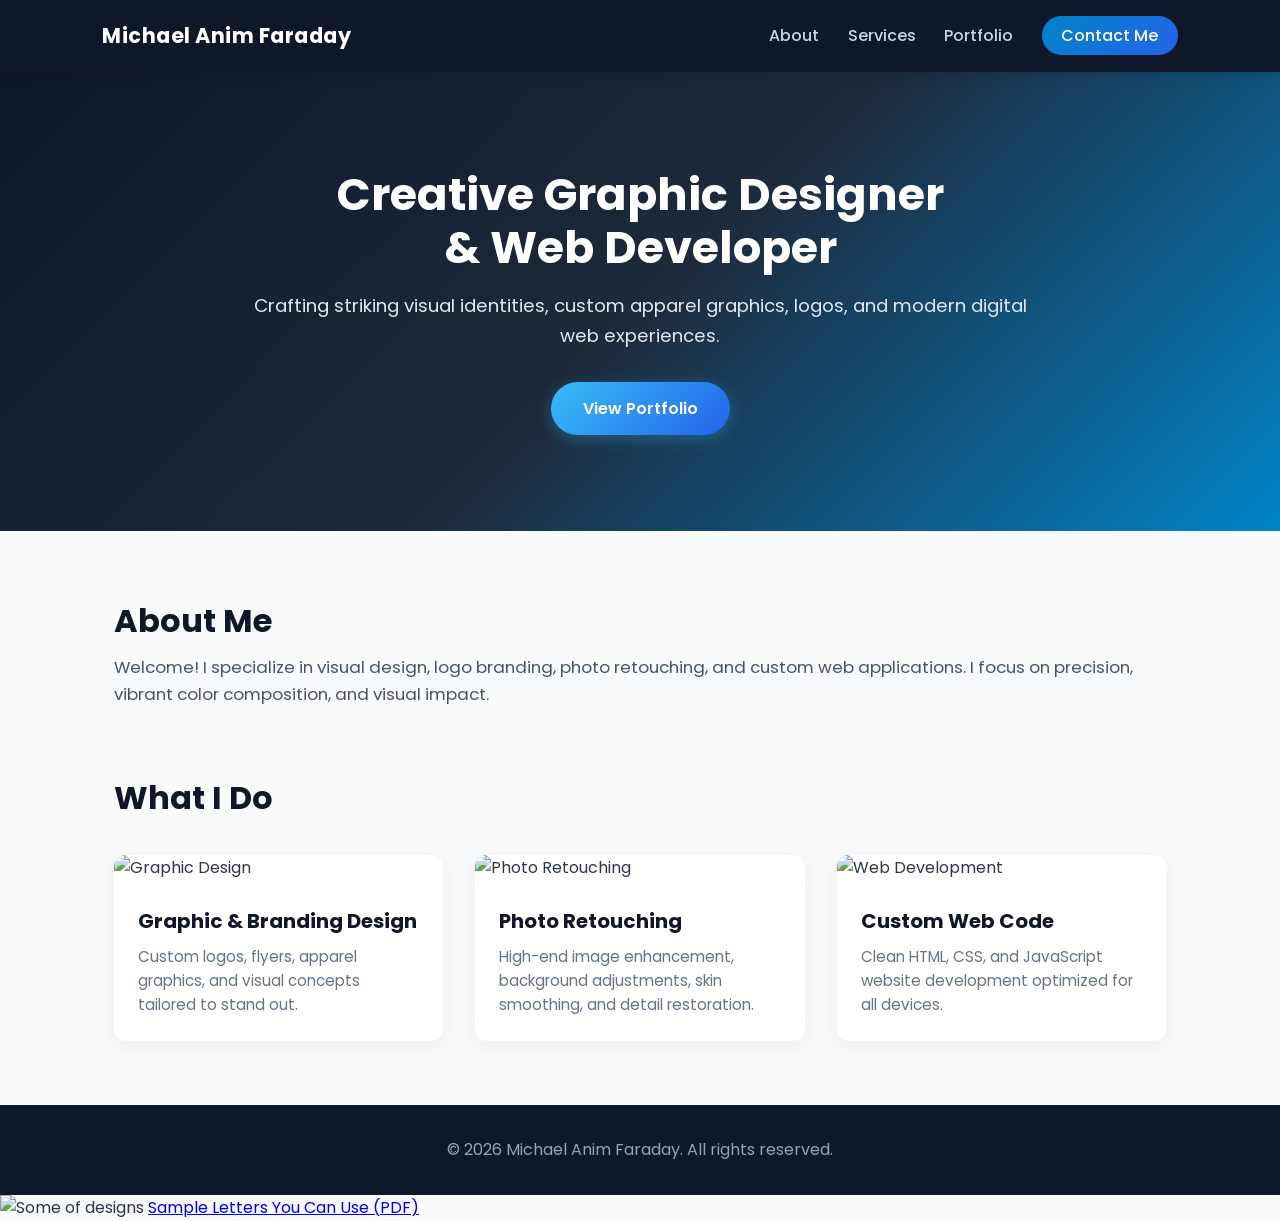
==== index.html @ 3df73da0 "Add images and docs" ====
<!DOCTYPE html>
<html lang="en">
<head>
    <meta charset="UTF-8">
    <meta name="viewport" content="width=device-width, initial-scale=1.0">
    <title>Michael Anim Faraday | Portfolio</title>
    <link rel="stylesheet" href="style.css">
    <link href="https://fonts.googleapis.com/css2?family=Poppins:wght@300;400;600;700&display=swap" rel="stylesheet">
</head>
<body>

    <!-- Navigation Header -->
    <nav class="navbar">
        <div class="logo">Michael Anim Faraday</div>
        <ul class="nav-links">
            <li><a href="#about">About</a></li>
            <li><a href="#services">Services</a></li>
            <li><a href="#portfolio">Portfolio</a></li>
            <li><a href="#contact" class="btn-nav">Contact Me</a></li>
        </ul>
    </nav>

    <!-- Hero Banner with Gradient -->
    <header class="hero">
        <div class="hero-content">
            <h1>Creative Graphic Designer <br>& Web Developer</h1>
            <p>Crafting striking visual identities, custom apparel graphics, logos, and modern digital web experiences.</p>
            <a href="#portfolio" class="btn-primary">View Portfolio</a>
        </div>
    </header>

    <main class="container">
        <!-- About Section -->
        <section id="about" class="section">
            <h2 class="section-title">About Me</h2>
            <p class="section-desc">Welcome! I specialize in visual design, logo branding, photo retouching, and custom web applications. I focus on precision, vibrant color composition, and visual impact.</p>
        </section>

        <!-- What I Do / Services Grid -->
        <section id="services" class="section">
            <h2 class="section-title">What I Do</h2>
            <div class="services-grid">
                <div class="card">
                    <img src="https://images.unsplash.com/photo-1626785774573-4b799315345d?auto=format&fit=crop&w=600&q=80" alt="Graphic Design" class="card-img">
                    <div class="card-body">
                        <h3>Graphic & Branding Design</h3>
                        <p>Custom logos, flyers, apparel graphics, and visual concepts tailored to stand out.</p>
                    </div>
                </div>

                <div class="card">
                    <img src="https://images.unsplash.com/photo-1542744094-3a3121699493?auto=format&fit=crop&w=600&q=80" alt="Photo Retouching" class="card-img">
                    <div class="card-body">
                        <h3>Photo Retouching</h3>
                        <p>High-end image enhancement, background adjustments, skin smoothing, and detail restoration.</p>
                    </div>
                </div>

                <div class="card">
                    <img src="https://images.unsplash.com/photo-1498050108023-c5249f4df085?auto=format&fit=crop&w=600&q=80" alt="Web Development" class="card-img">
                    <div class="card-body">
                        <h3>Custom Web Code</h3>
                        <p>Clean HTML, CSS, and JavaScript website development optimized for all devices.</p>
                    </div>
                </div>
            </div>
        </section>
    </main>

    <!-- Footer -->
    <footer>
        <p>&copy; 2026 Michael Anim Faraday. All rights reserved.</p>
    </footer>

    <script src="script.js"></script>
</body>
</html>
<img src="images/my-photo.jpg" alt="Some of designs" width="600">
<a href="docs/resume.pdf" target="_blank">Sample Letters You Can Use (PDF)</a>
---- style.css ----
/* Reset & Base Styles */
* {
    margin: 0;
    padding: 0;
    box-sizing: border-box;
}

body {
    font-family: 'Poppins', sans-serif;
    line-height: 1.6;
    color: #2d3748;
    background-color: #f8fafc;
}

/* Navbar */
.navbar {
    display: flex;
    justify-content: space-between;
    align-items: center;
    background: #0f172a;
    padding: 1.2rem 8%;
    position: sticky;
    top: 0;
    z-index: 1000;
    box-shadow: 0 4px 12px rgba(0, 0, 0, 0.1);
}

.logo {
    color: #ffffff;
    font-size: 1.3rem;
    font-weight: 700;
    letter-spacing: 0.5px;
}

.nav-links {
    list-style: none;
    display: flex;
    gap: 1.8rem;
    align-items: center;
}

.nav-links a {
    color: #cbd5e1;
    text-decoration: none;
    font-weight: 500;
    transition: color 0.3s ease;
}

.nav-links a:hover {
    color: #38bdf8;
}

.btn-nav {
    background: linear-gradient(135deg, #0284c7, #2563eb);
    padding: 0.5rem 1.2rem;
    border-radius: 20px;
    color: #ffffff !important;
    font-weight: 600;
}

/* Hero Section */
.hero {
    background: linear-gradient(135deg, #0f172a 0%, #1e293b 50%, #0284c7 100%);
    color: #ffffff;
    padding: 6rem 1.5rem;
    text-align: center;
}

.hero-content {
    max-width: 800px;
    margin: 0 auto;
}

.hero h1 {
    font-size: 2.8rem;
    font-weight: 700;
    margin-bottom: 1rem;
    line-height: 1.2;
}

.hero p {
    font-size: 1.15rem;
    color: #e2e8f0;
    margin-bottom: 2rem;
}

.btn-primary {
    display: inline-block;
    background: linear-gradient(135deg, #38bdf8, #2563eb);
    color: #ffffff;
    padding: 0.85rem 2rem;
    border-radius: 30px;
    text-decoration: none;
    font-weight: 600;
    box-shadow: 0 4px 15px rgba(56, 189, 248, 0.3);
    transition: transform 0.2s ease;
}

.btn-primary:hover {
    transform: translateY(-2px);
}

/* Main Container */
.container {
    max-width: 1100px;
    margin: 4rem auto;
    padding: 0 1.5rem;
}

.section {
    margin-bottom: 4rem;
}

.section-title {
    font-size: 2rem;
    color: #0f172a;
    margin-bottom: 0.5rem;
    position: relative;
}

.section-desc {
    font-size: 1.05rem;
    color: #475569;
}

/* Card Grid */
.services-grid {
    display: grid;
    grid-template-columns: repeat(auto-fit, minmax(300px, 1fr));
    gap: 2rem;
    margin-top: 2rem;
}

.card {
    background: #ffffff;
    border-radius: 12px;
    overflow: hidden;
    box-shadow: 0 4px 20px rgba(0, 0, 0, 0.06);
    transition: transform 0.3s ease, box-shadow 0.3s ease;
}

.card:hover {
    transform: translateY(-6px);
    box-shadow: 0 10px 25px rgba(0, 0, 0, 0.12);
}

.card-img {
    width: 100%;
    height: 200px;
    object-fit: cover;
}

.card-body {
    padding: 1.5rem;
}

.card-body h3 {
    color: #0f172a;
    font-size: 1.25rem;
    margin-bottom: 0.5rem;
}

.card-body p {
    color: #64748b;
    font-size: 0.95rem;
}

/* Footer */
footer {
    background: #0f172a;
    color: #94a3b8;
    text-align: center;
    padding: 2rem;
    margin-top: 4rem;
}
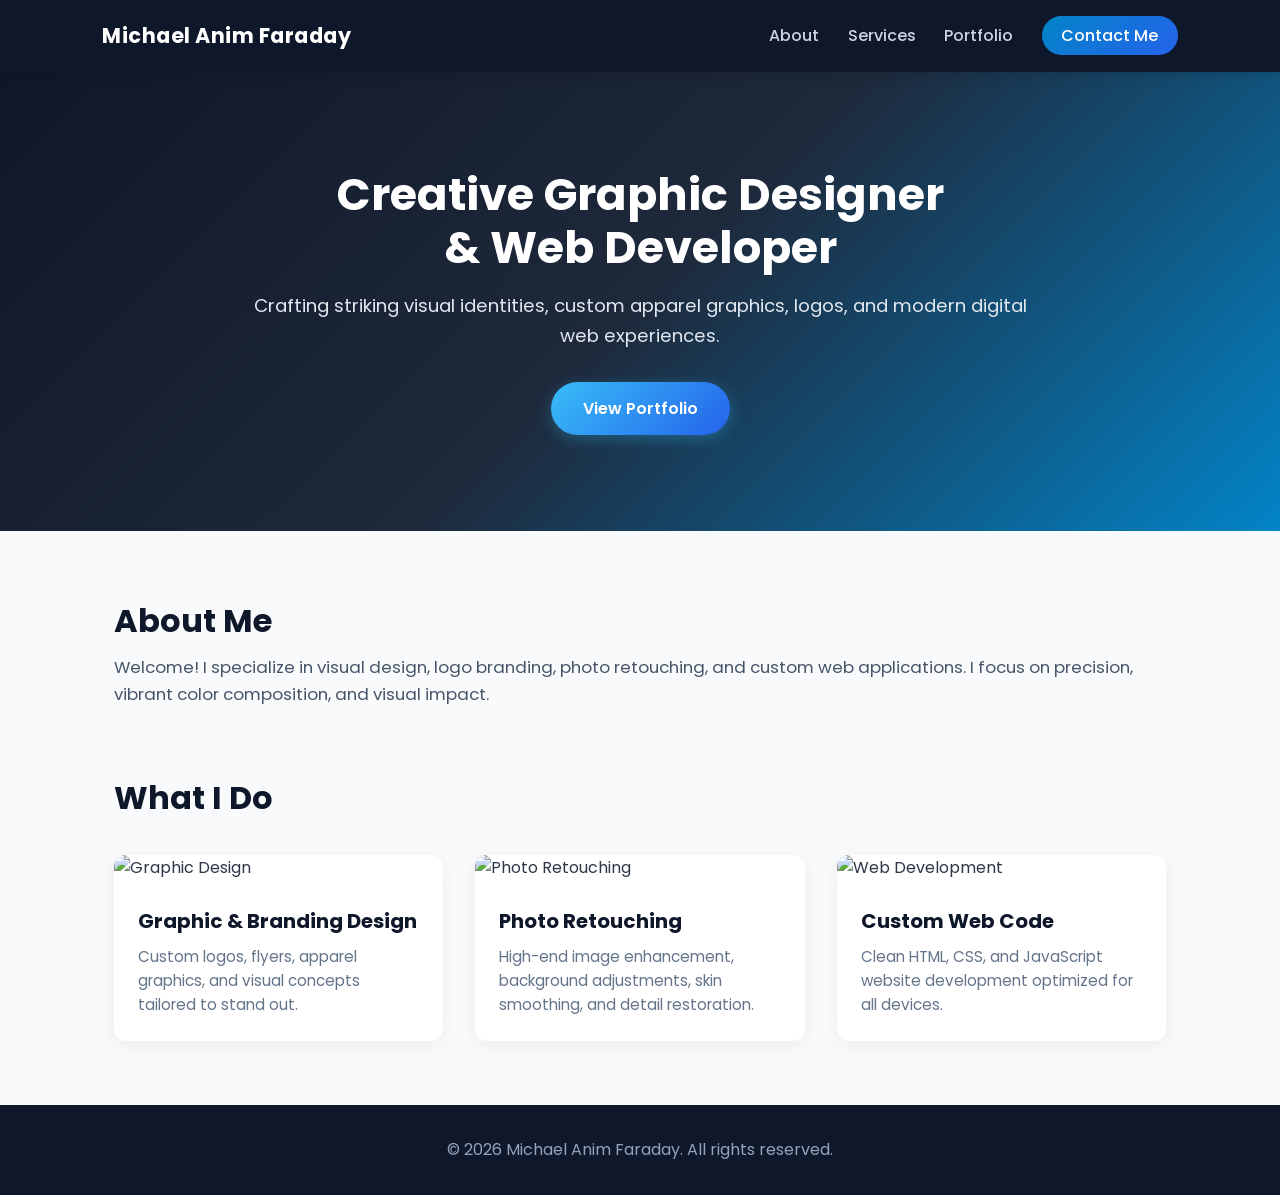
==== commit 3b993d4a: "Fix image path and HTML placement" ====
--- a/index.html
+++ b/index.html
@@ -75,5 +75,4 @@
     <script src="script.js"></script>
 </body>
 </html>
-<img src="images/my-photo.jpg" alt="Some of designs" width="600">
-<a href="docs/resume.pdf" target="_blank">Sample Letters You Can Use (PDF)</a>+<img src="image/your-file-name.jpg" alt="Some of designs" width="600"
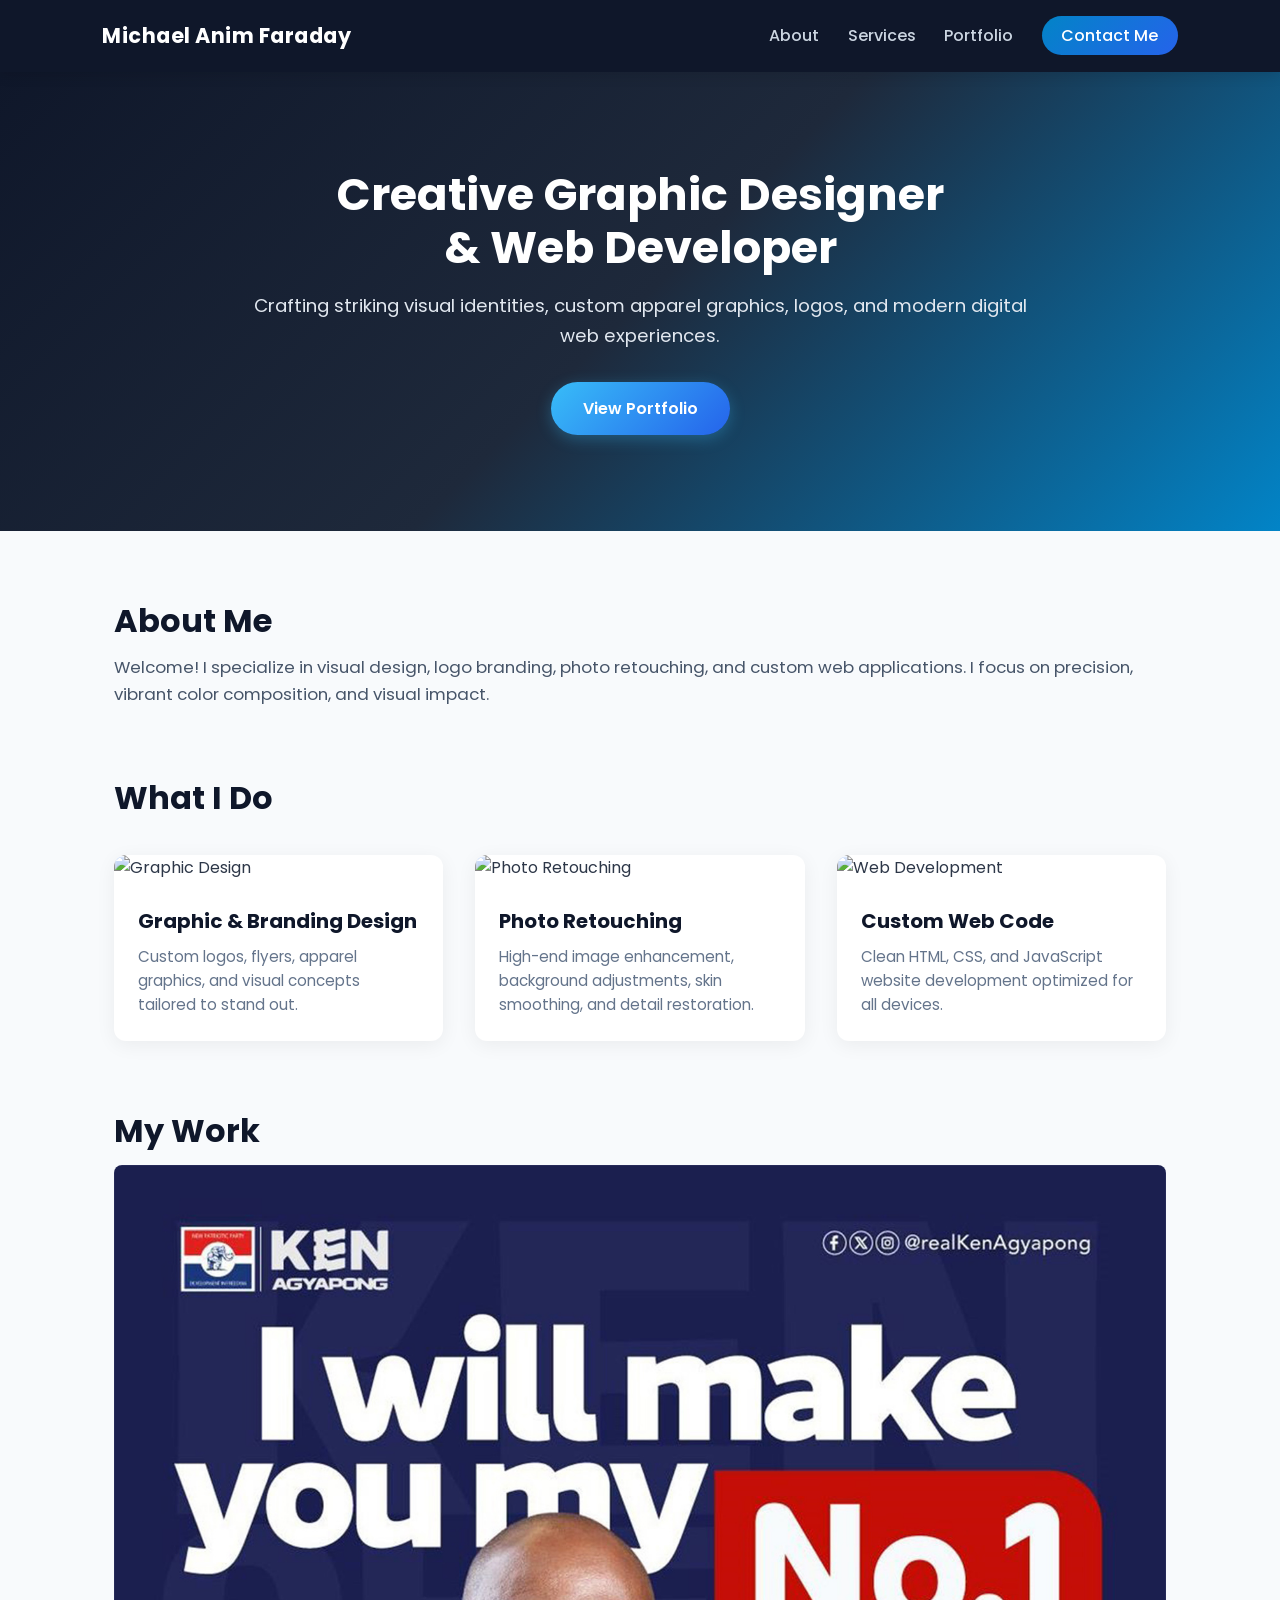
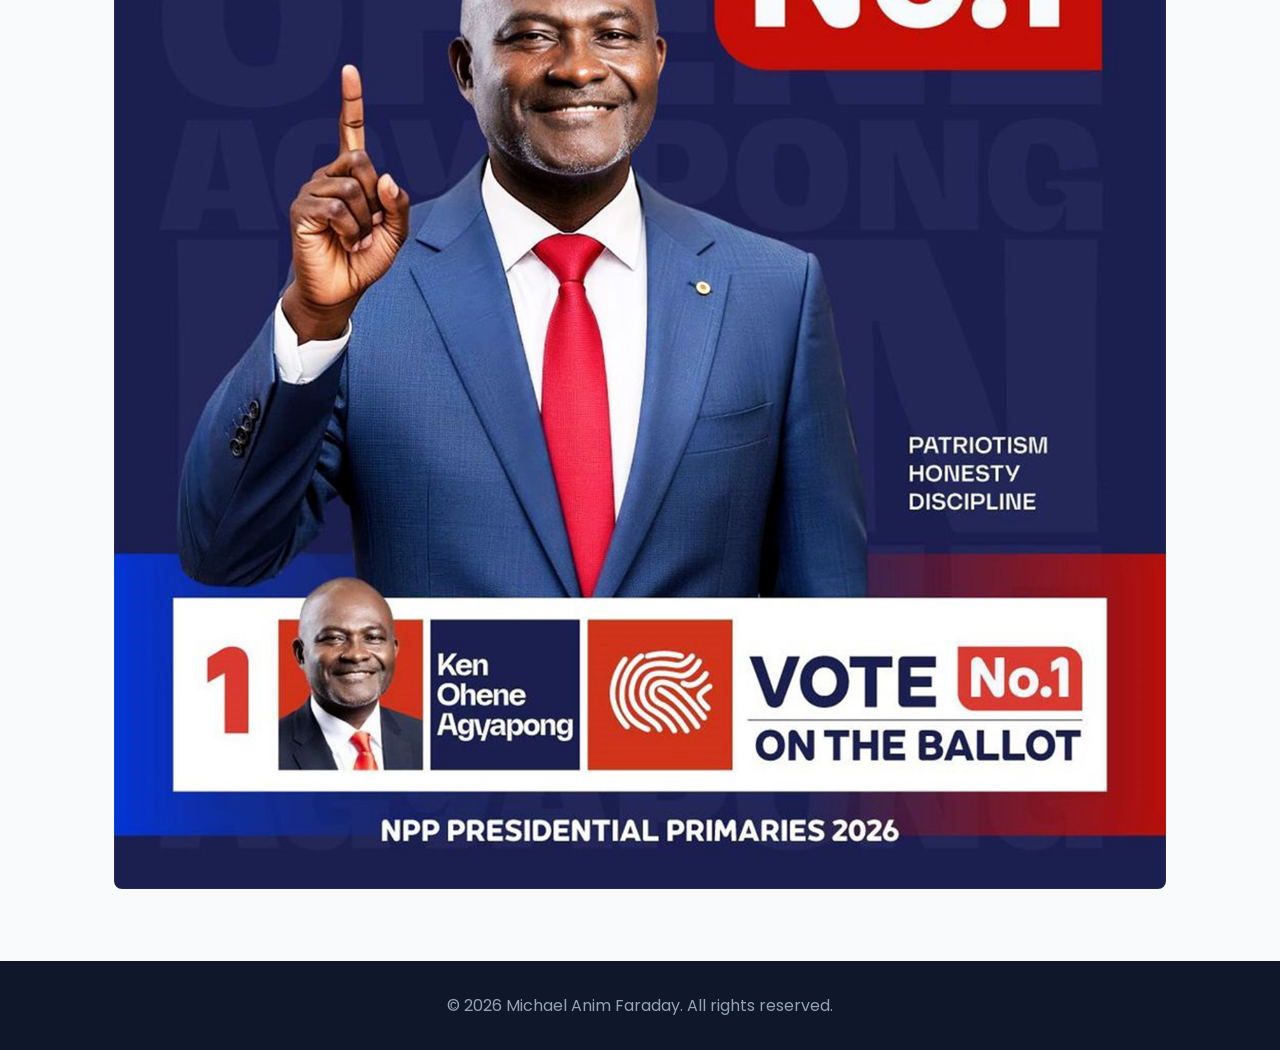
==== commit 5b4007ab: "Final live push" ====
--- a/index.html
+++ b/index.html
@@ -65,6 +65,12 @@
                 </div>
             </div>
         </section>
+
+        <!-- Portfolio Showcase Image -->
+        <section id="portfolio" class="section">
+            <h2 class="section-title">My Work</h2>
+            <img src="image/Small 1.jpg" alt="Design" style="max-width: 100%; height: auto; border-radius: 8px;">
+        </section>
     </main>
 
     <!-- Footer -->
@@ -74,5 +80,4 @@
 
     <script src="script.js"></script>
 </body>
-</html>
-<img src="image/your-file-name.jpg" alt="Some of designs" width="600"+</html>
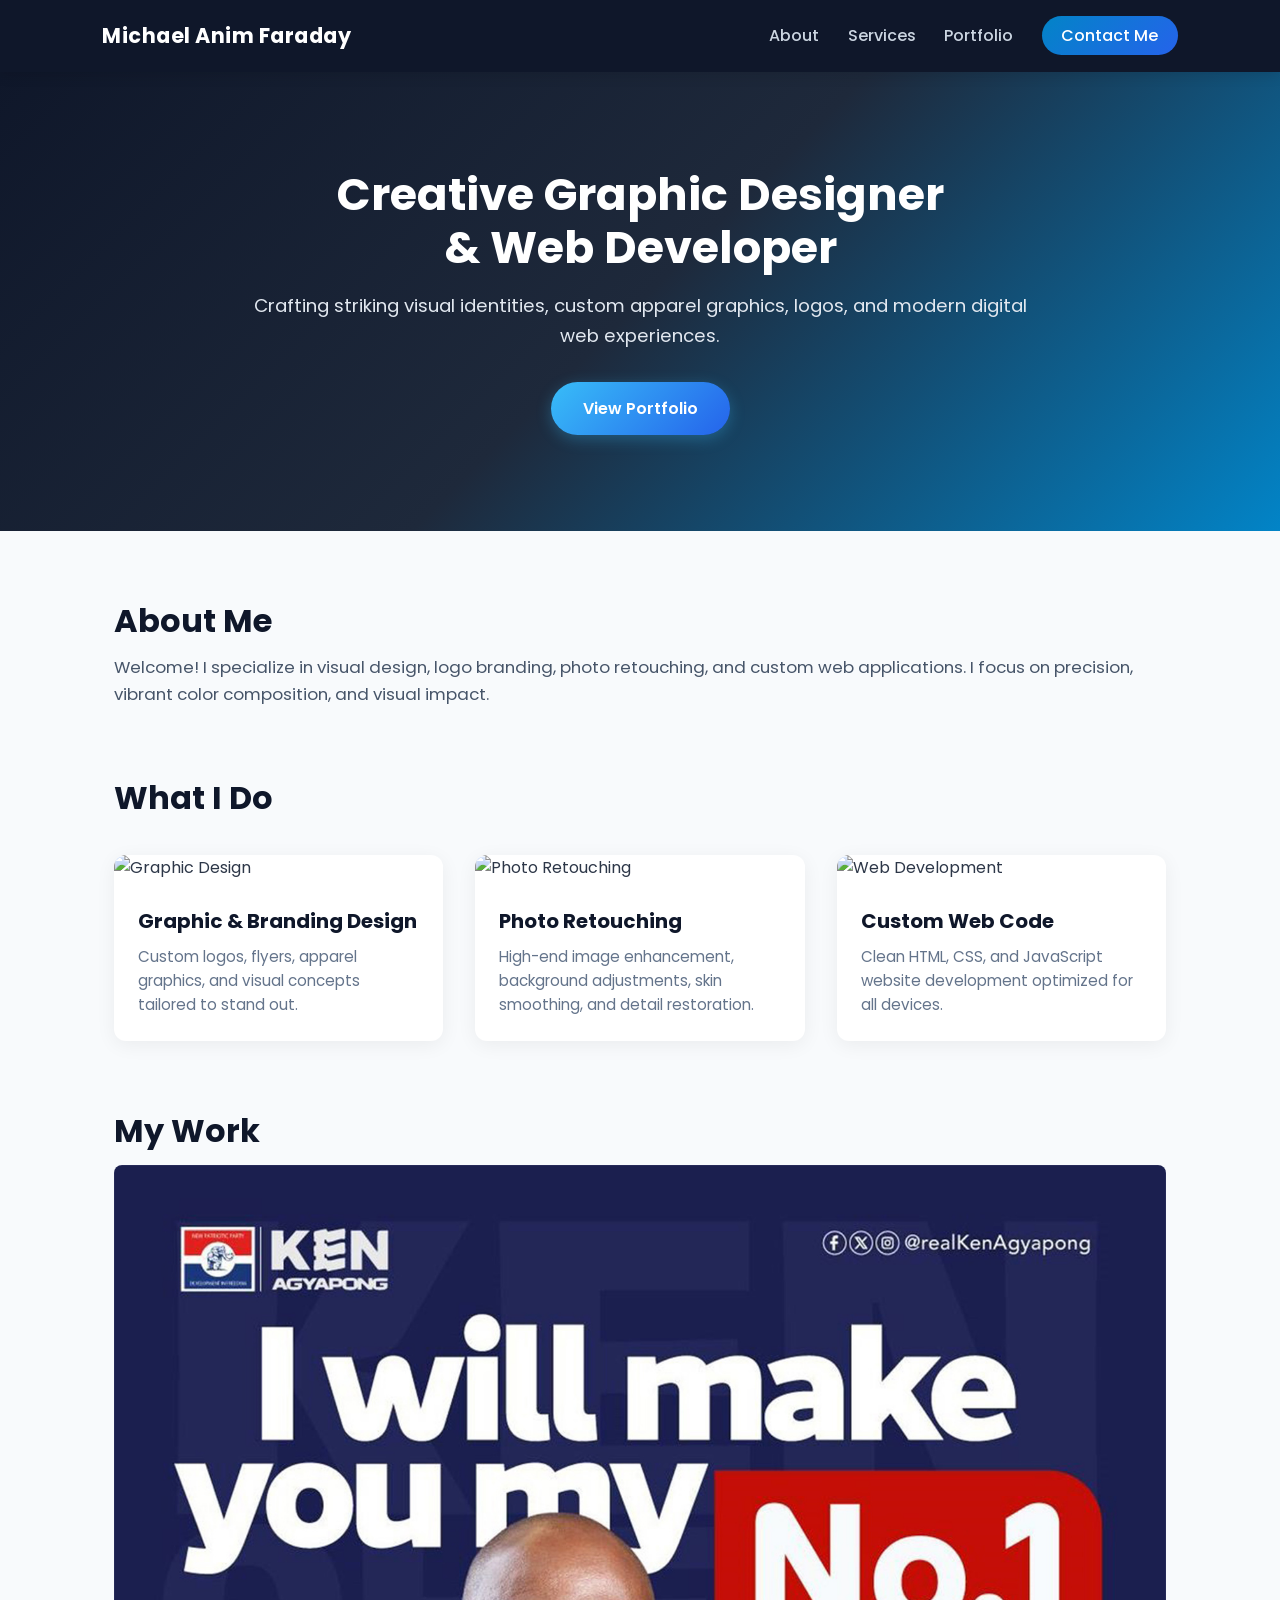
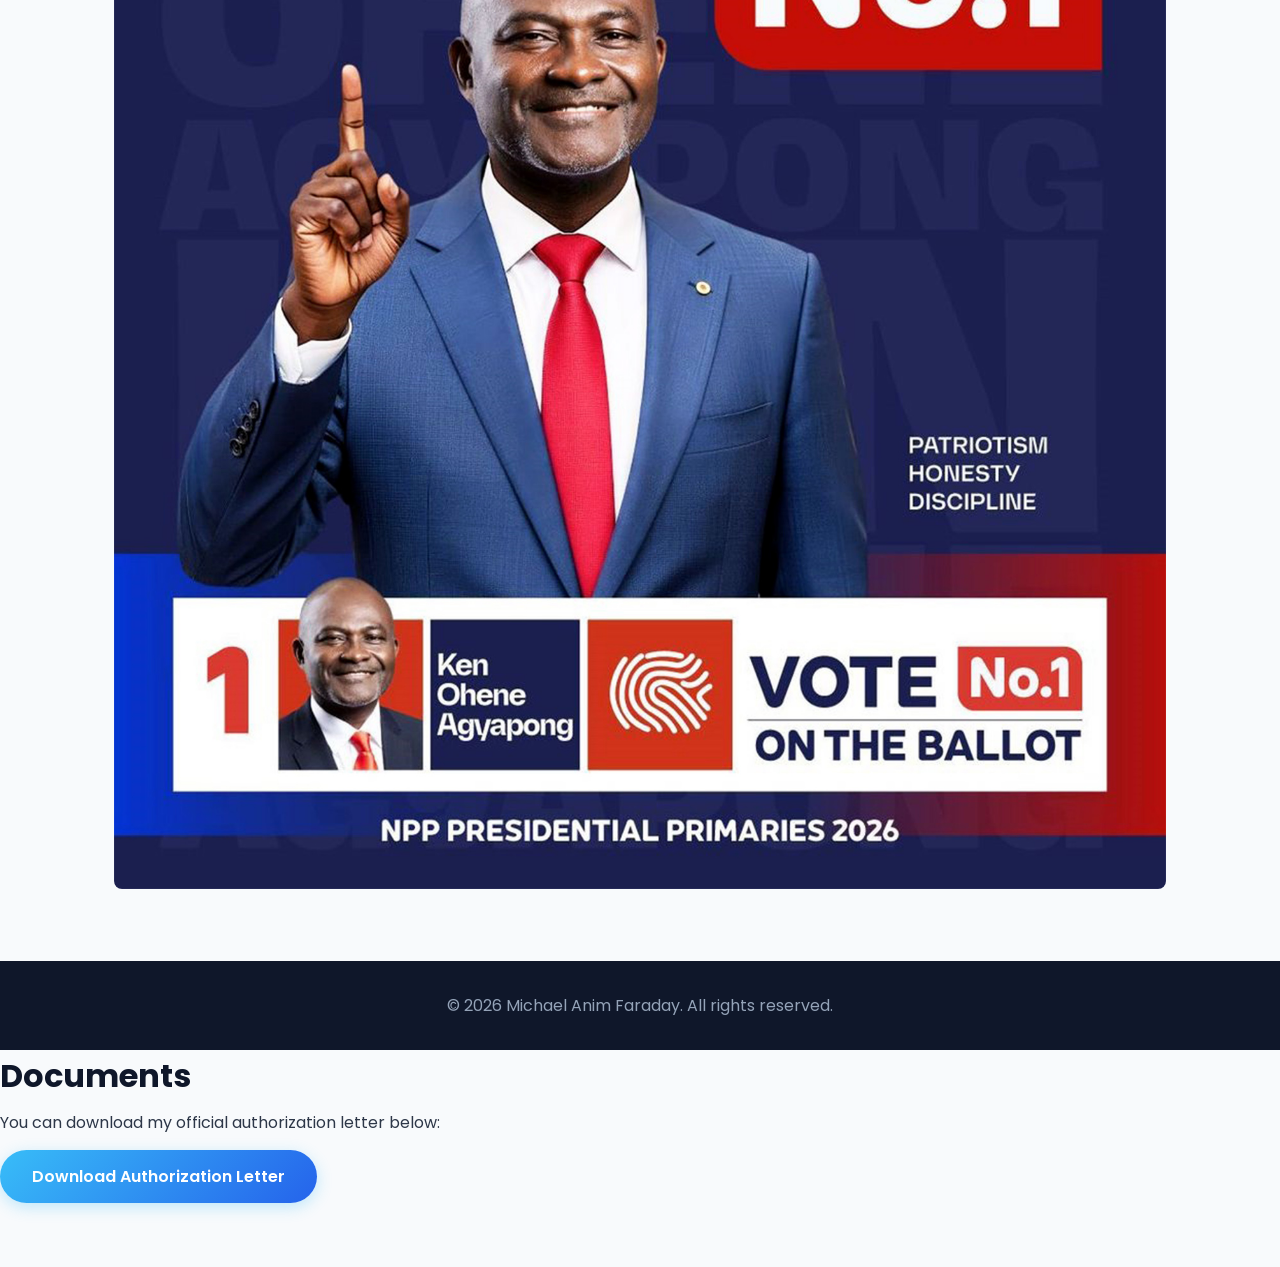
==== commit 485bed7b: "Add downloadable authorization letter link" ====
--- a/index.html
+++ b/index.html
@@ -80,4 +80,9 @@
 
     <script src="script.js"></script>
 </body>
-</html>+</html>
+<section class="section">
+    <h2 class="section-title">Documents</h2>
+    <p>You can download my official authorization letter below:</p>
+    <a href="docs/LETTER OF ARTHORISATION.docx" download class="btn-primary" style="display: inline-block; margin-top: 15px;">Download Authorization Letter</a>
+</section>
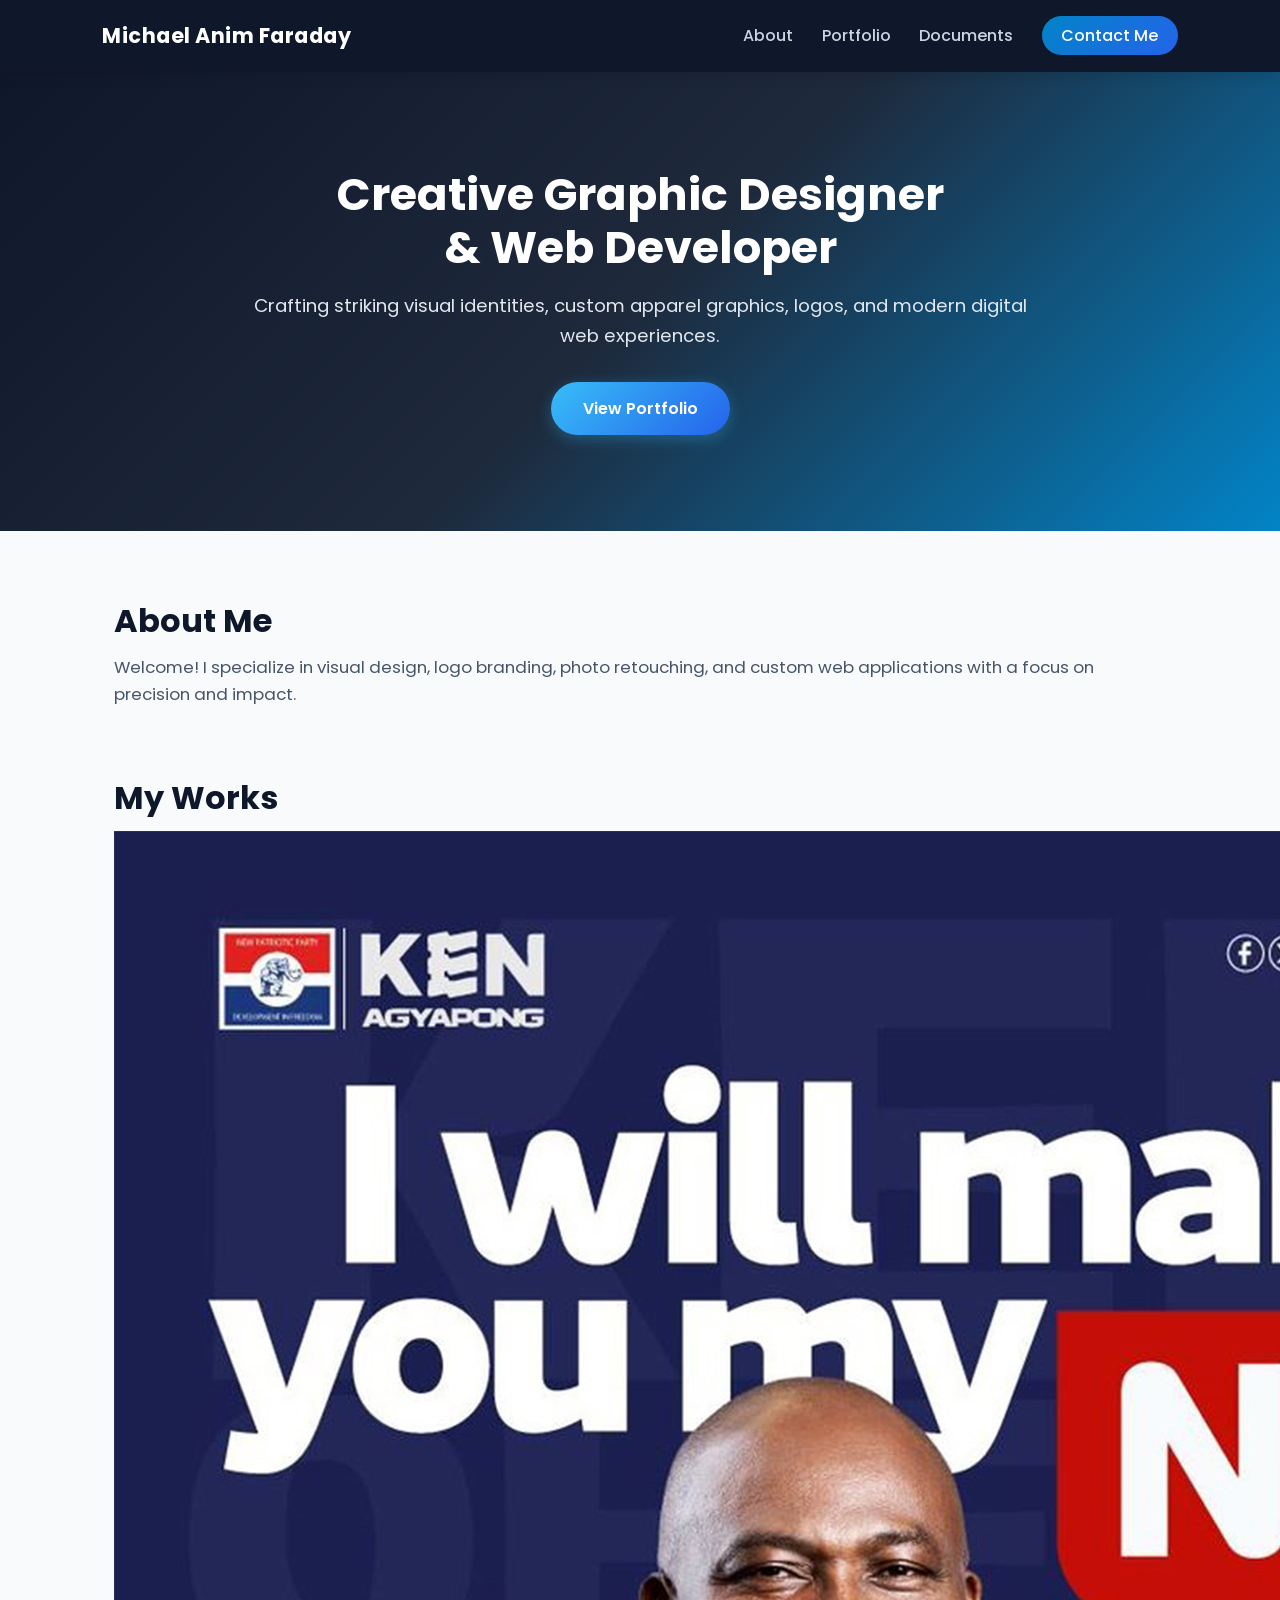
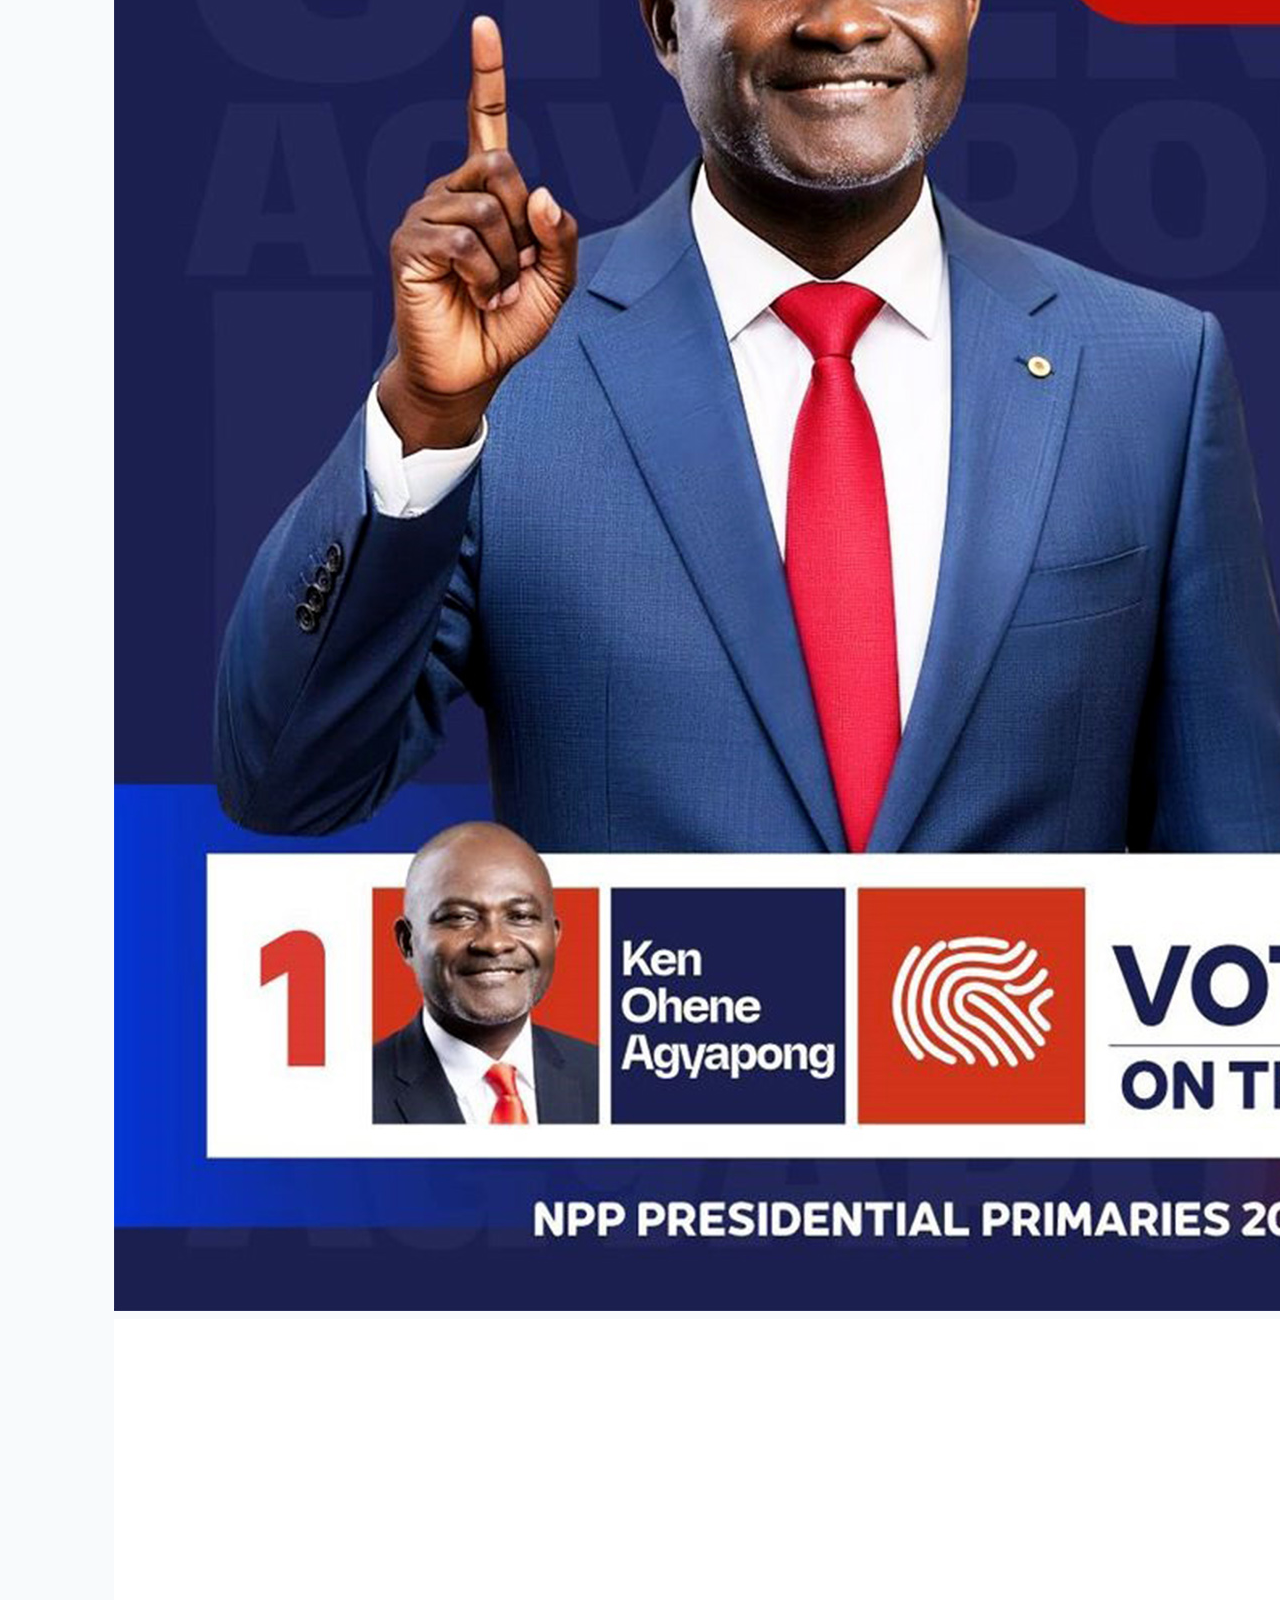
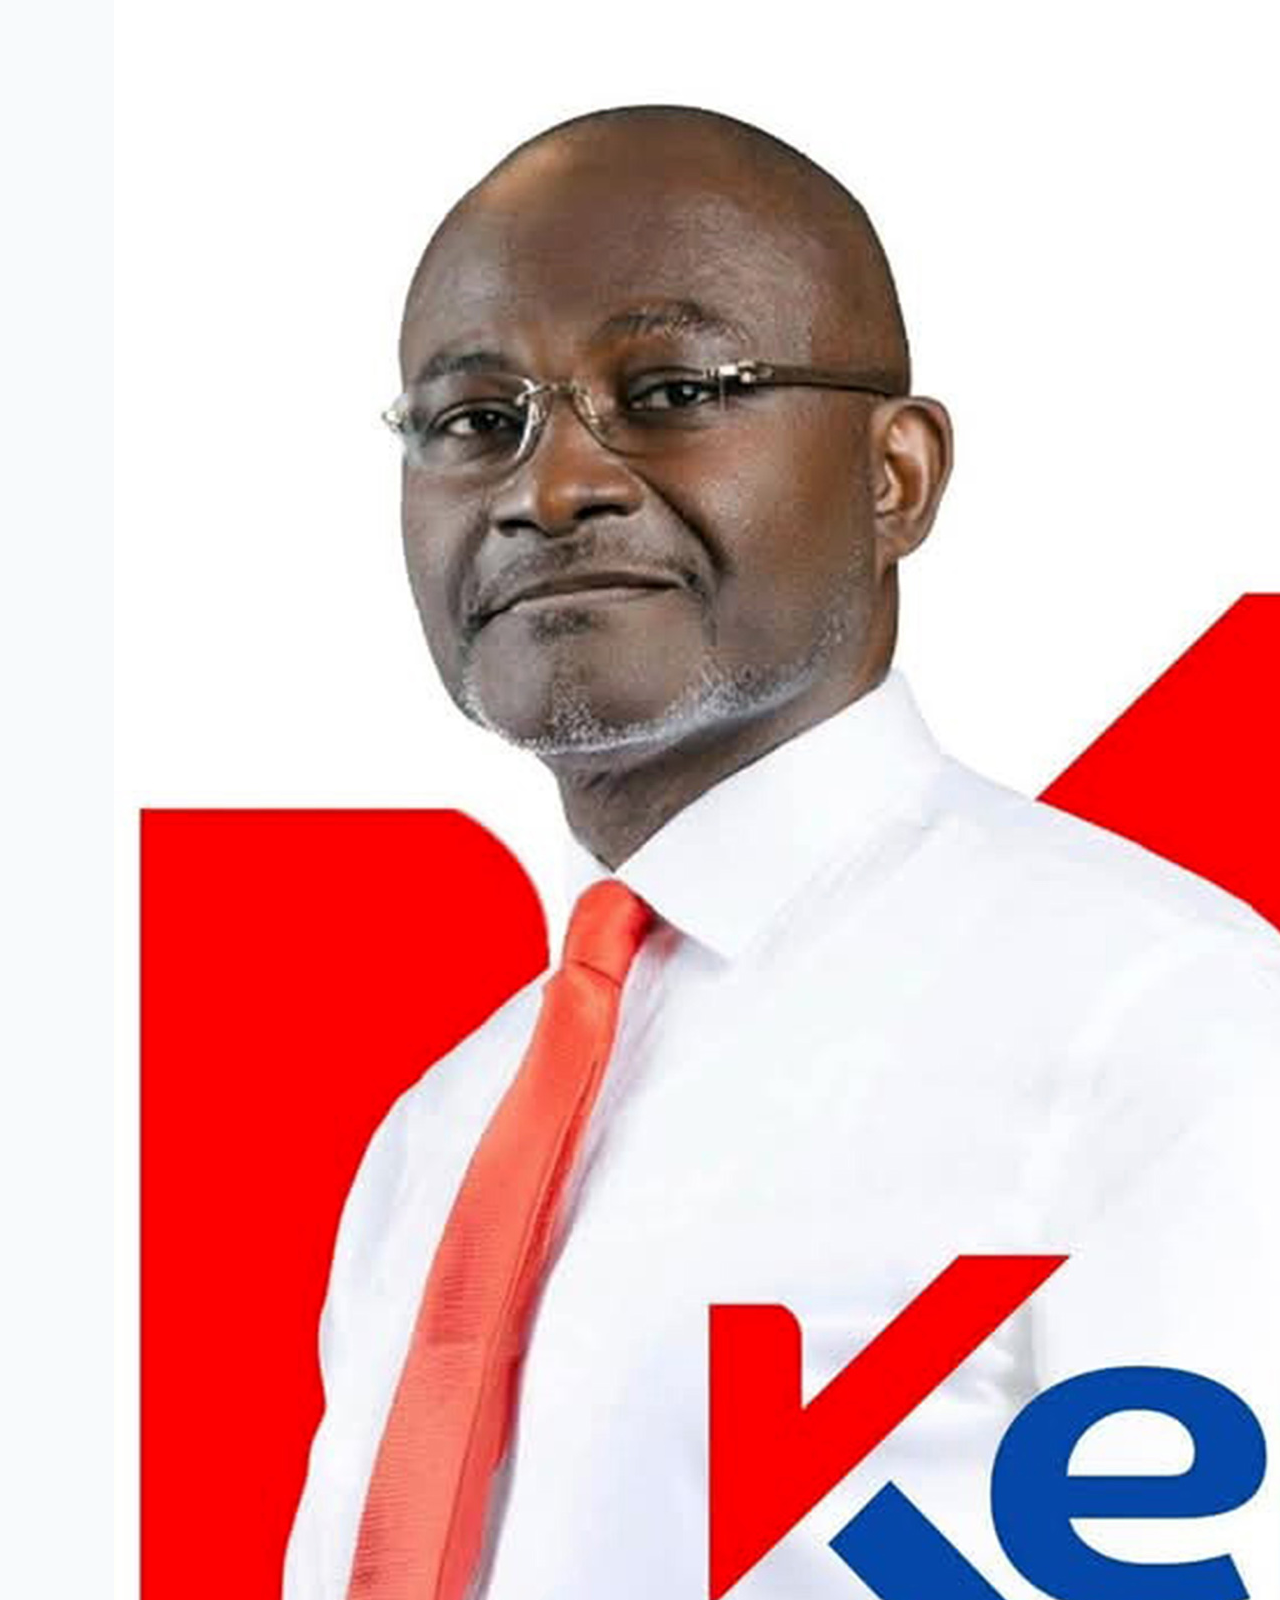
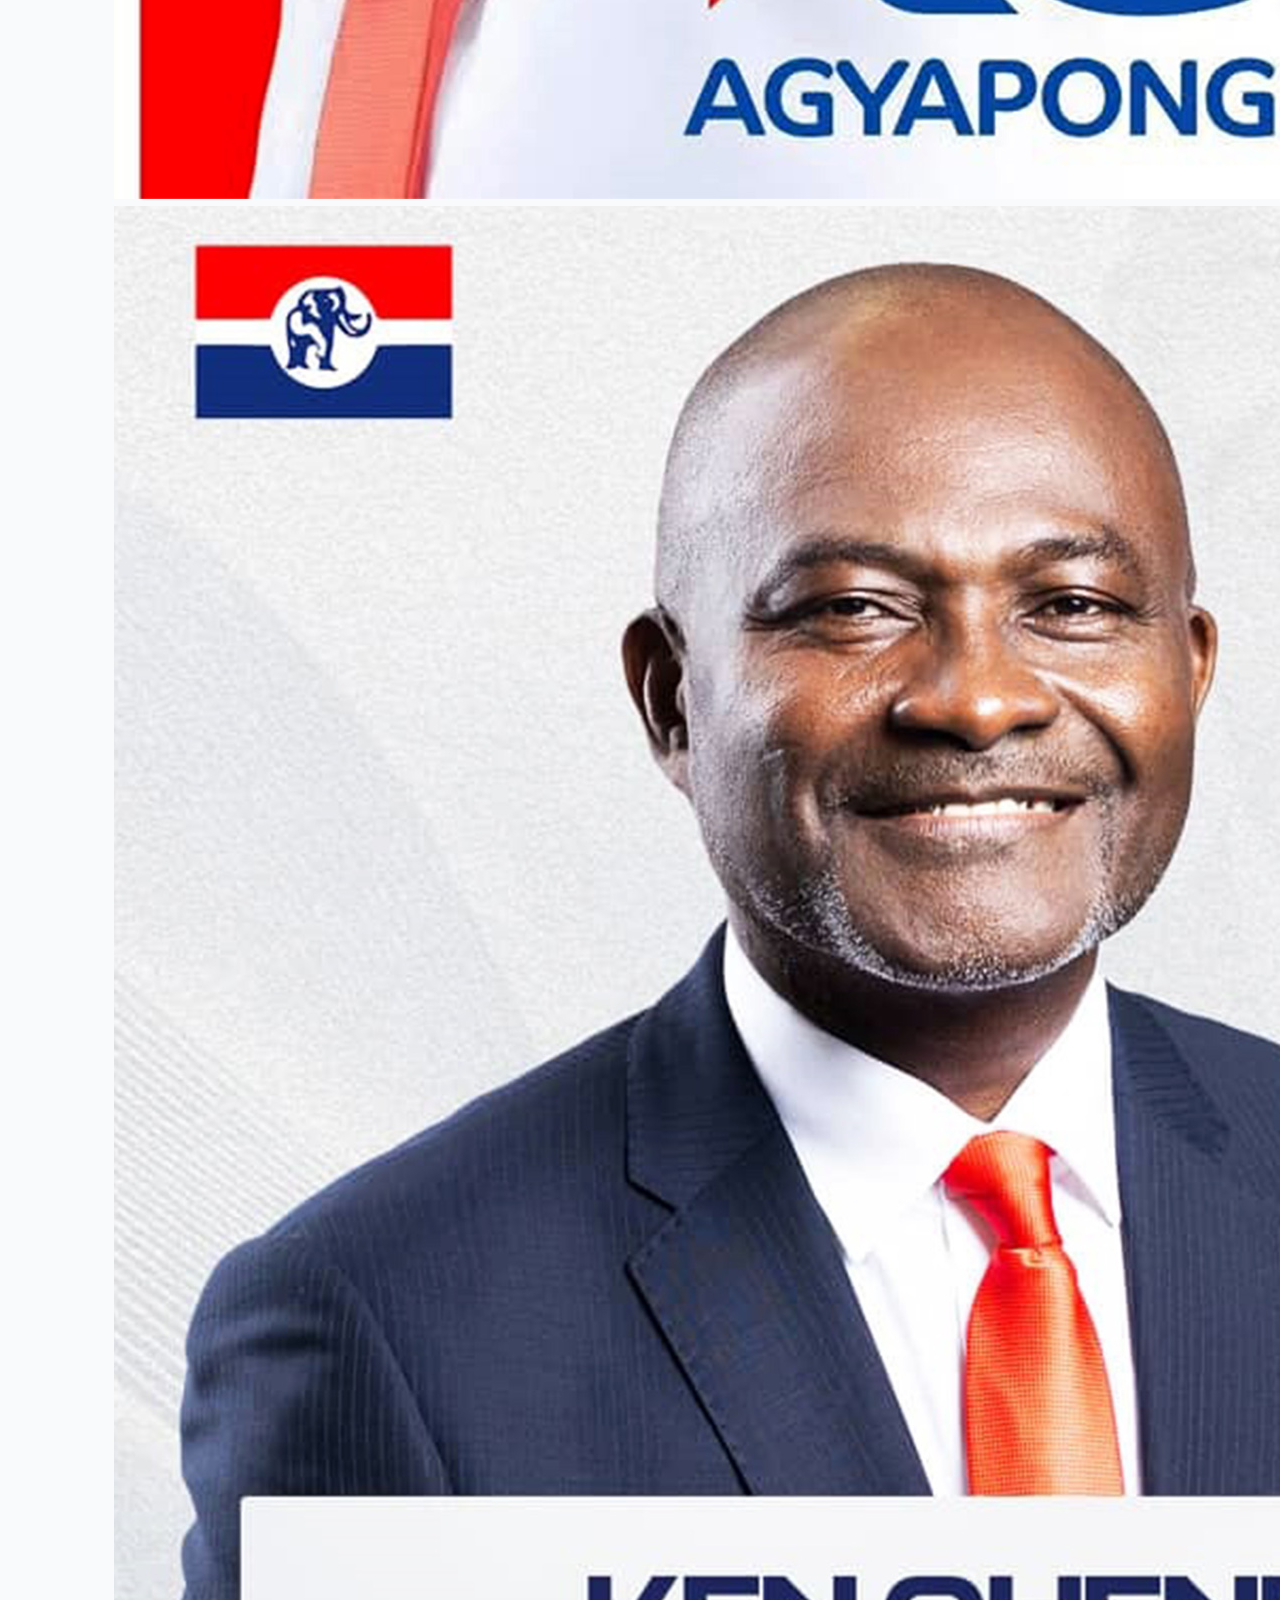
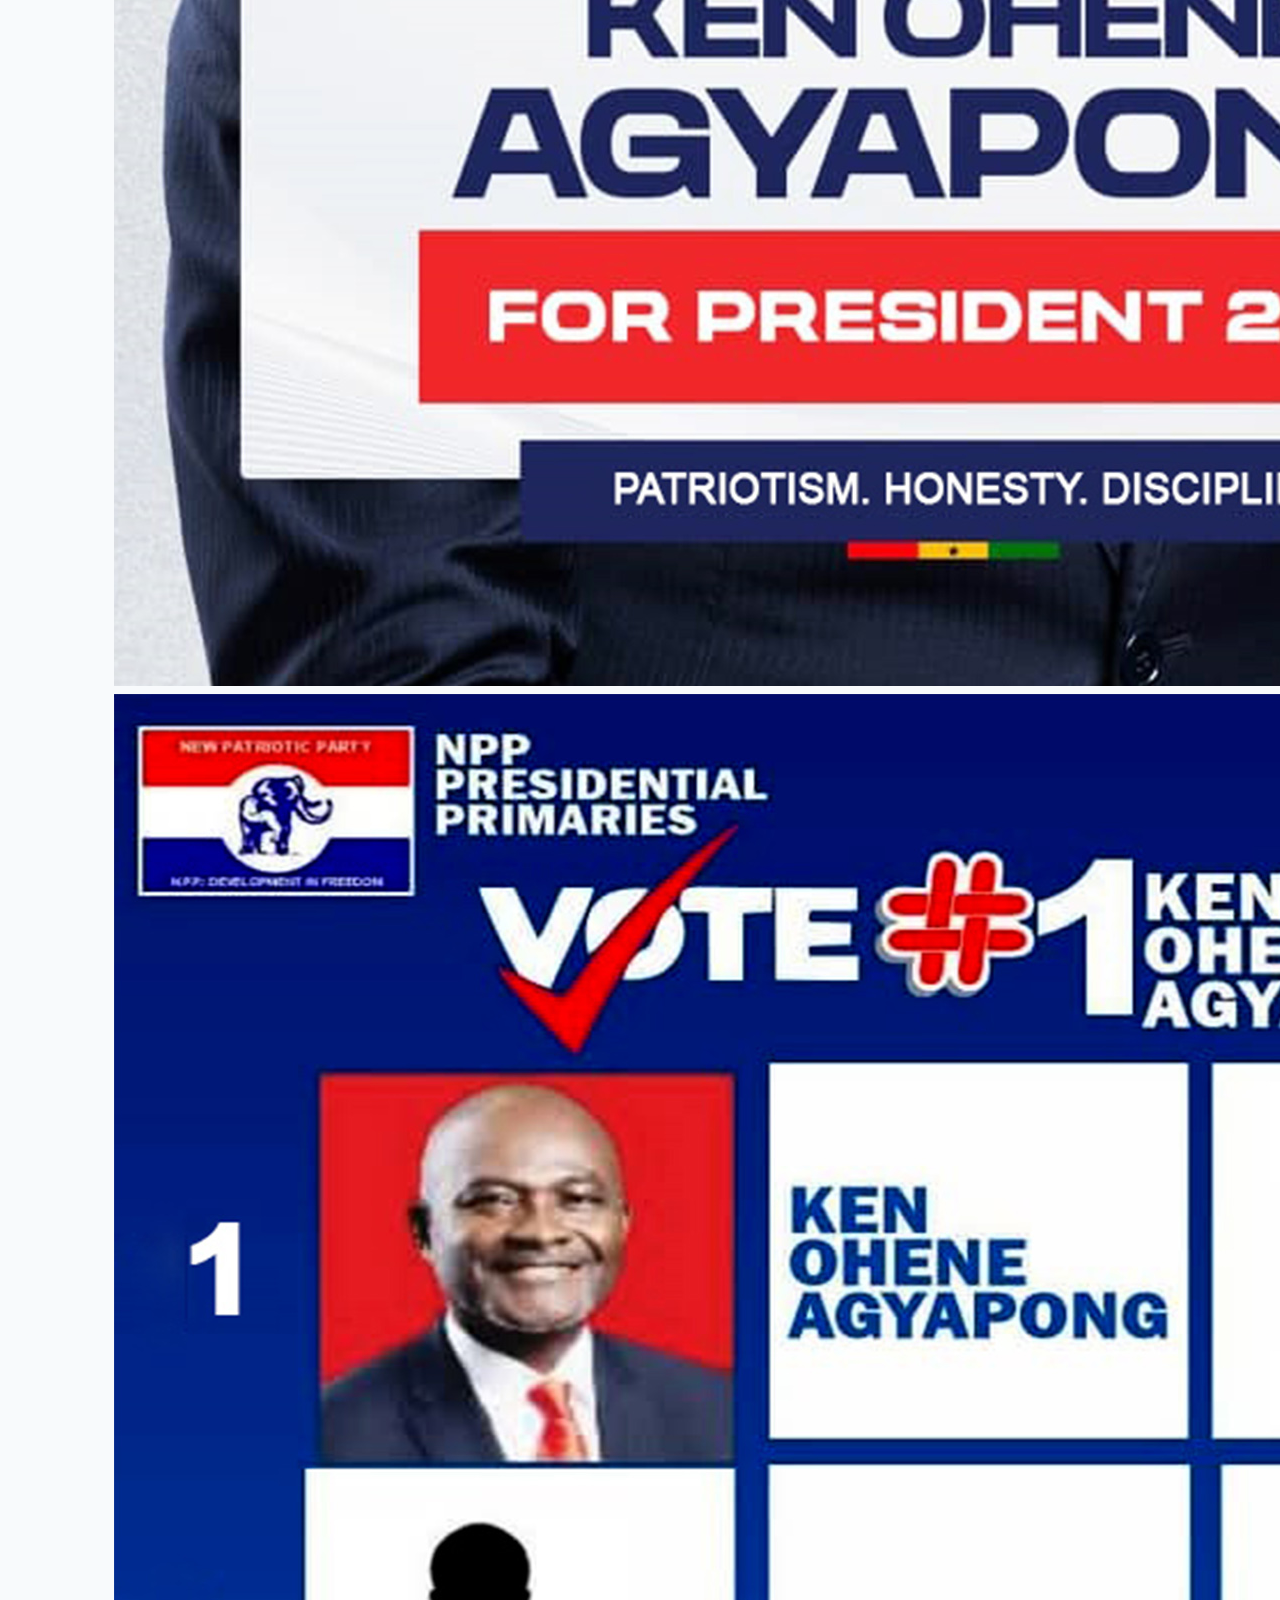
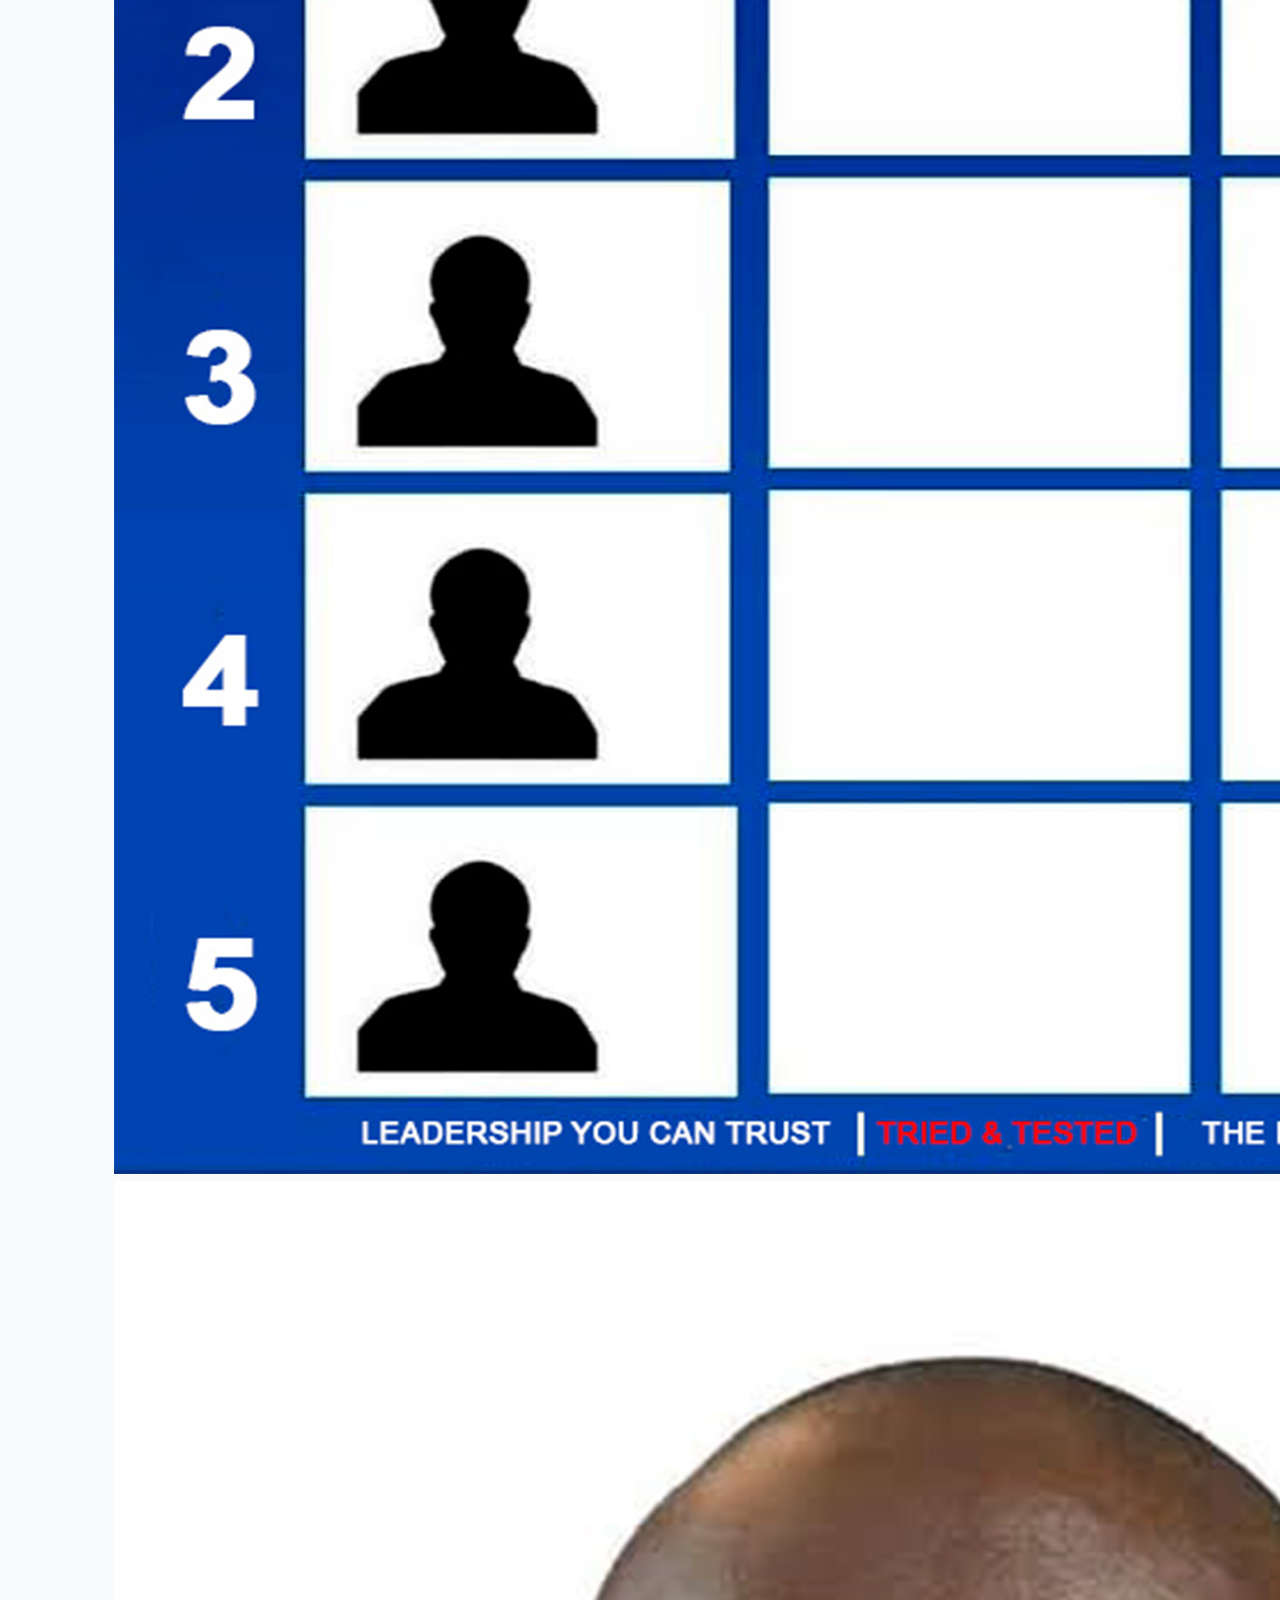
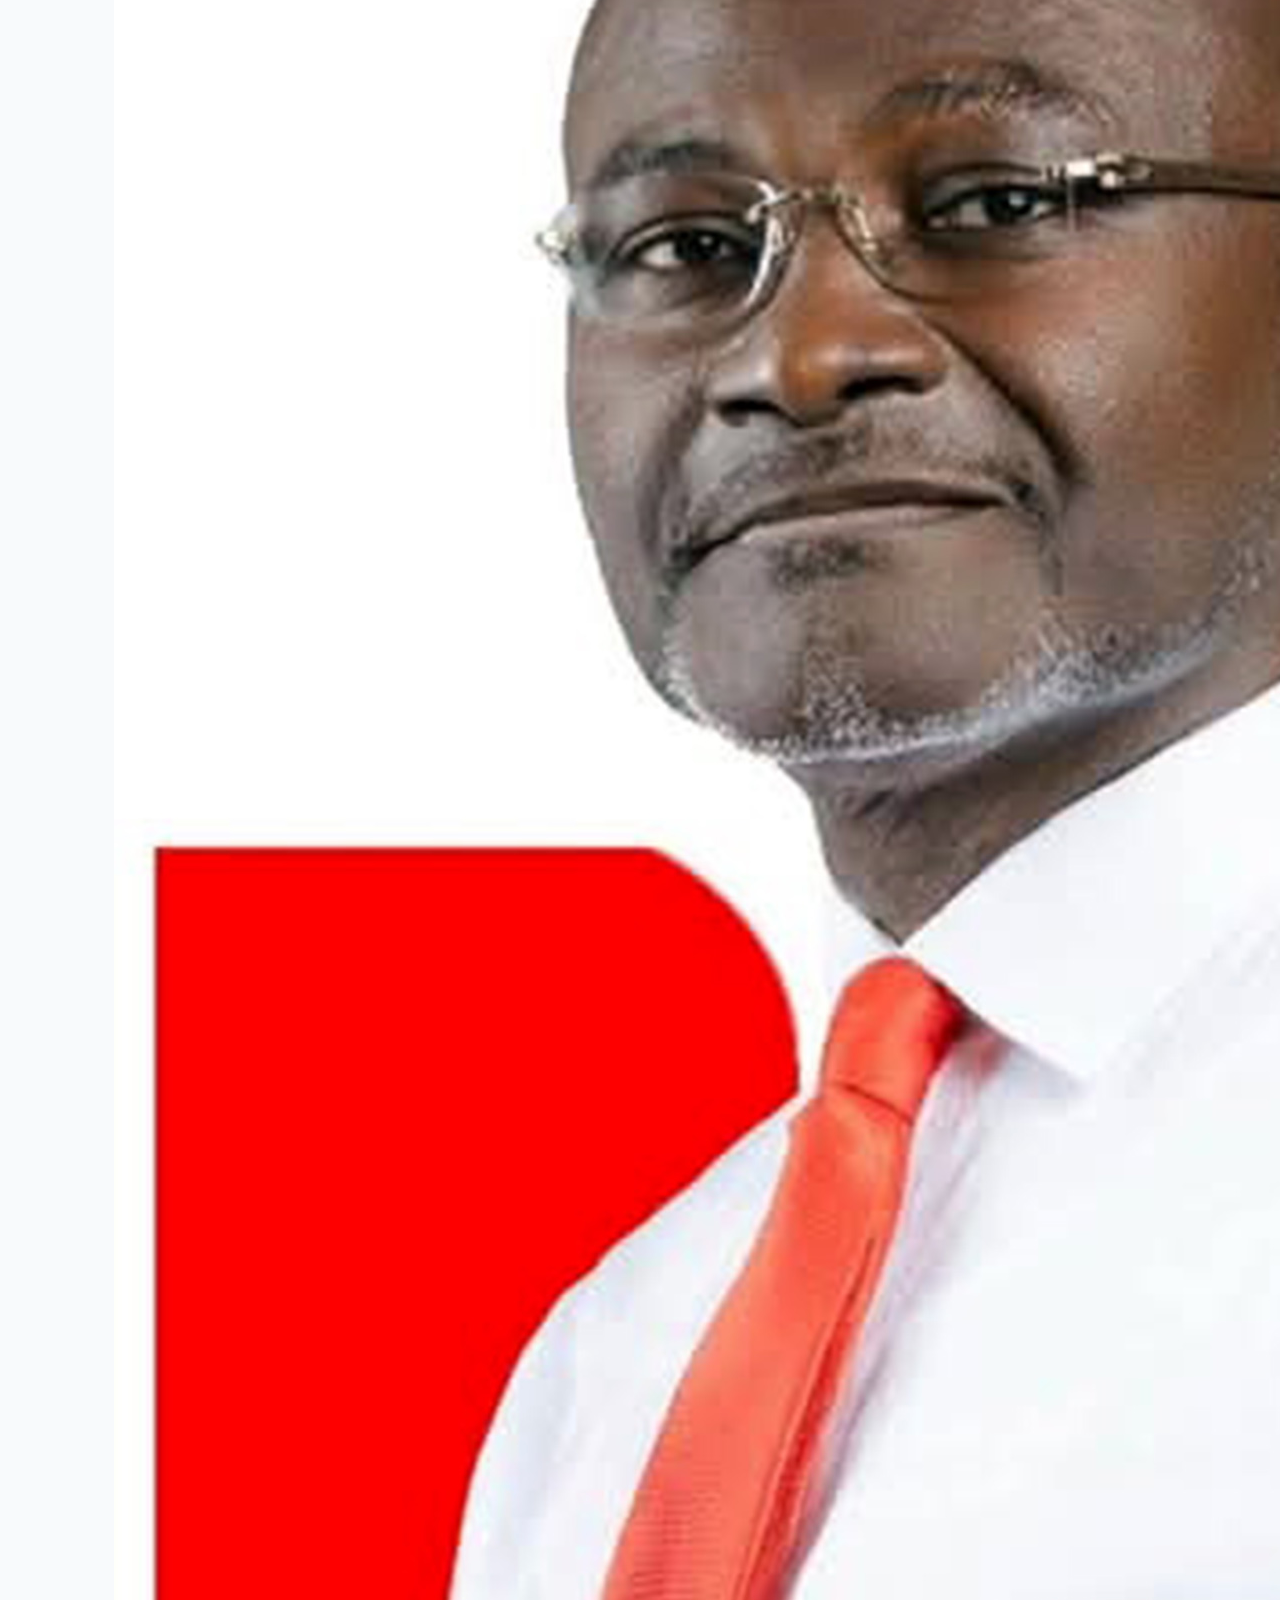
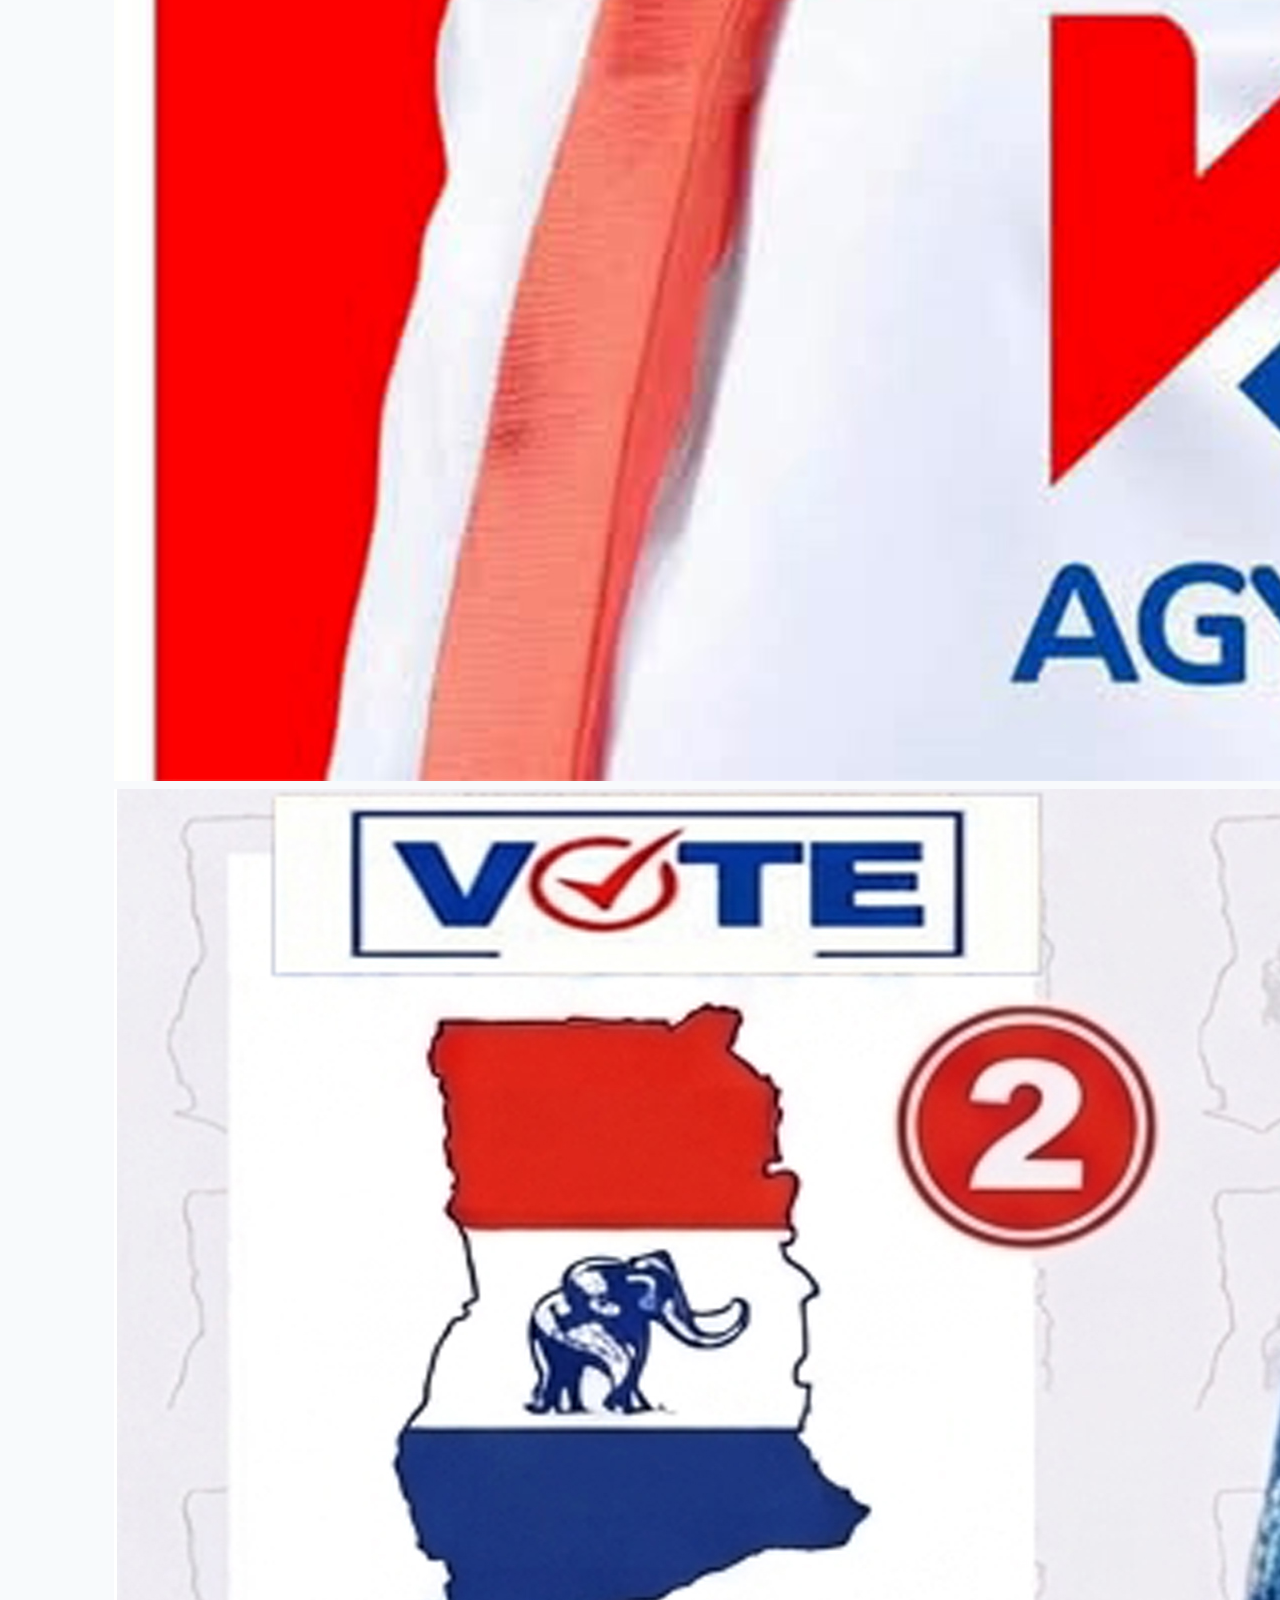
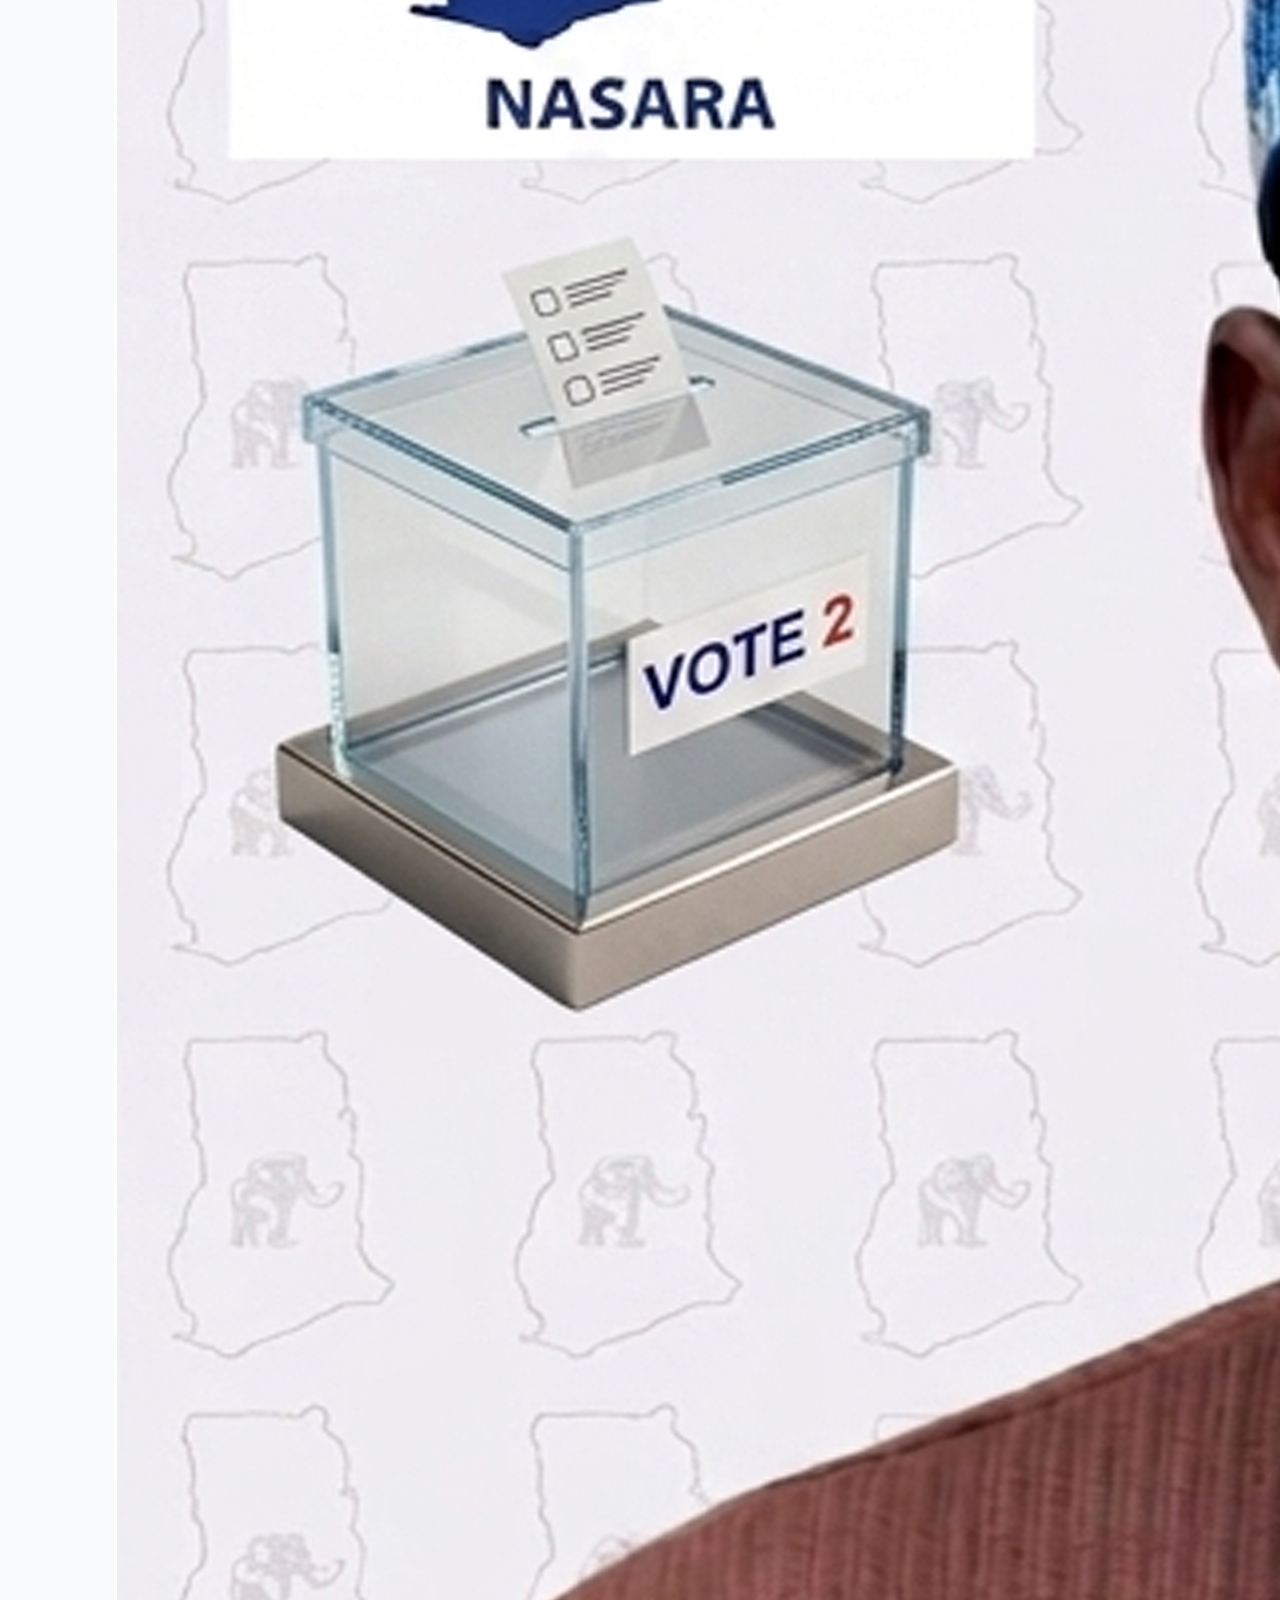
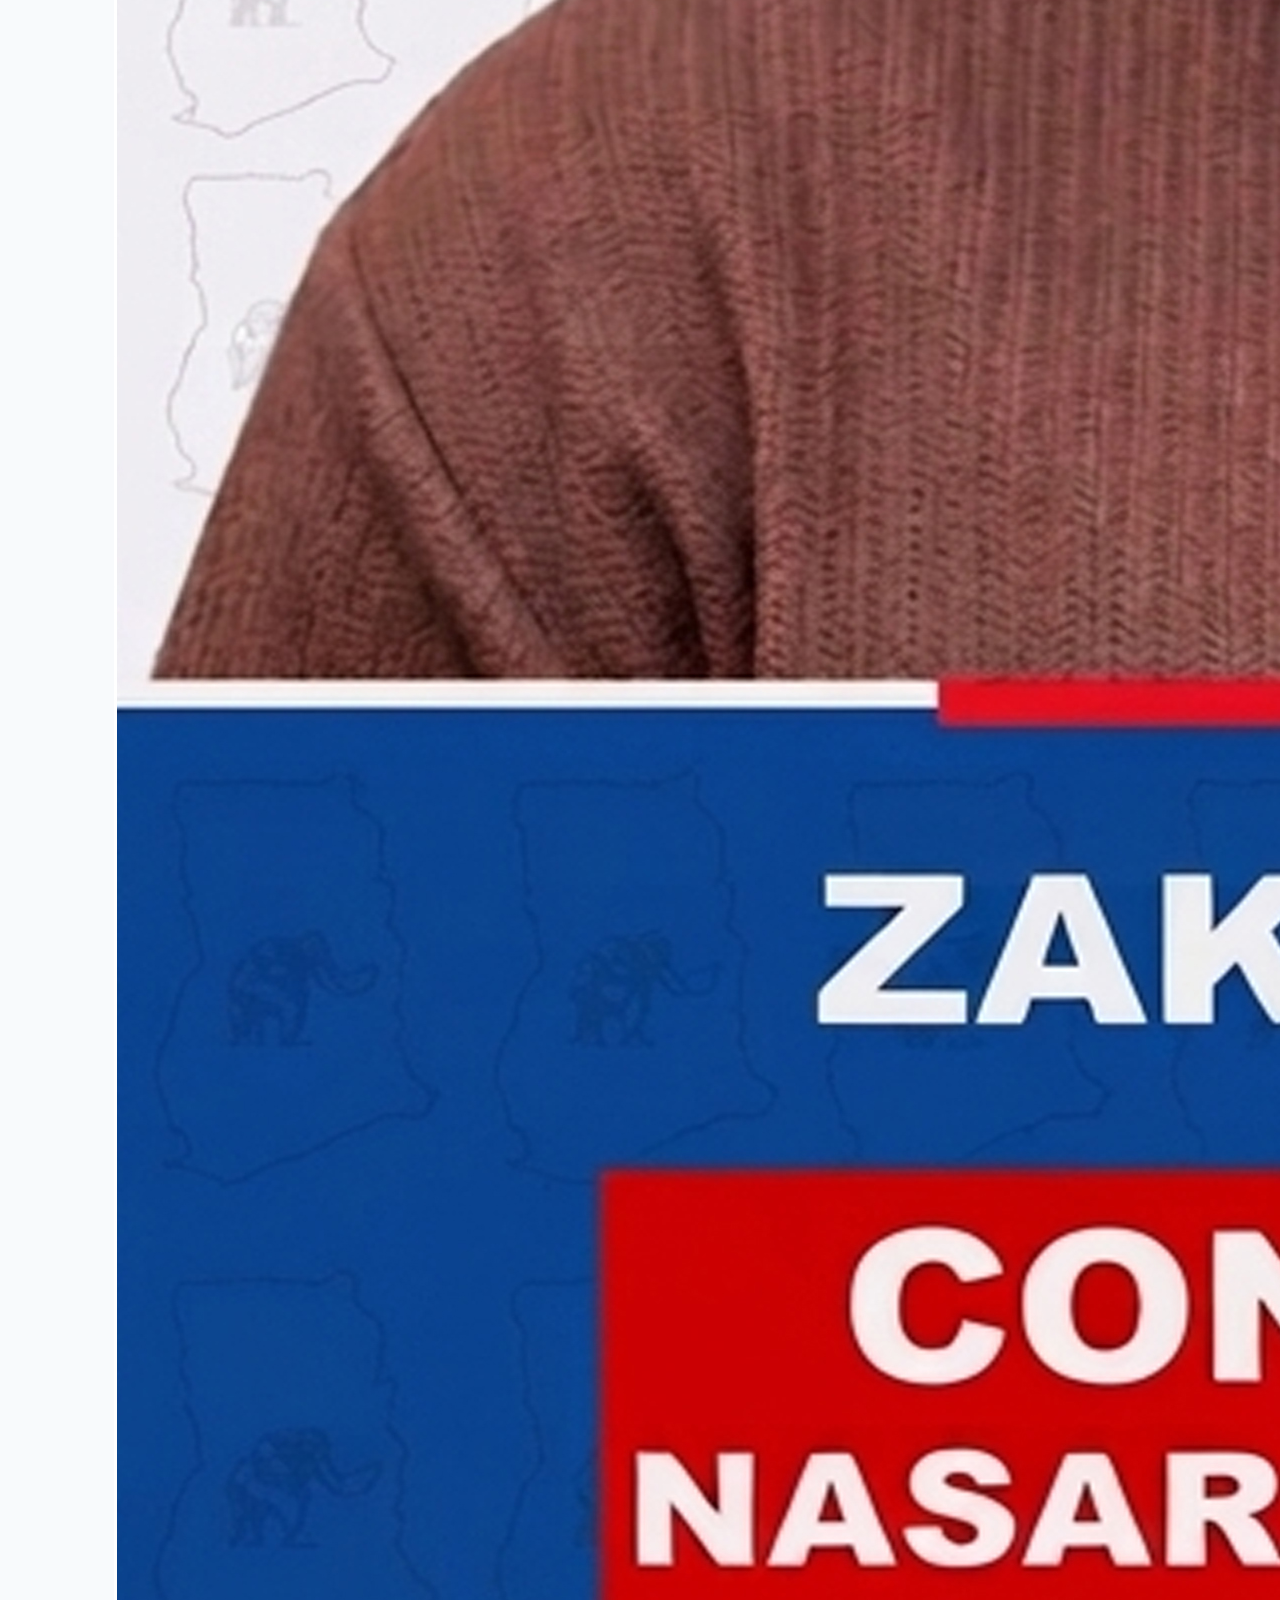
==== commit b61c9d42: "Update clean index.html portfolio" ====
--- a/index.html
+++ b/index.html
@@ -14,13 +14,13 @@
         <div class="logo">Michael Anim Faraday</div>
         <ul class="nav-links">
             <li><a href="#about">About</a></li>
-            <li><a href="#services">Services</a></li>
             <li><a href="#portfolio">Portfolio</a></li>
+            <li><a href="#documents">Documents</a></li>
             <li><a href="#contact" class="btn-nav">Contact Me</a></li>
         </ul>
     </nav>
 
-    <!-- Hero Banner with Gradient -->
+    <!-- Hero Banner -->
     <header class="hero">
         <div class="hero-content">
             <h1>Creative Graphic Designer <br>& Web Developer</h1>
@@ -33,43 +33,27 @@
         <!-- About Section -->
         <section id="about" class="section">
             <h2 class="section-title">About Me</h2>
-            <p class="section-desc">Welcome! I specialize in visual design, logo branding, photo retouching, and custom web applications. I focus on precision, vibrant color composition, and visual impact.</p>
+            <p class="section-desc">Welcome! I specialize in visual design, logo branding, photo retouching, and custom web applications with a focus on precision and impact.</p>
         </section>
 
-        <!-- What I Do / Services Grid -->
-        <section id="services" class="section">
-            <h2 class="section-title">What I Do</h2>
-            <div class="services-grid">
-                <div class="card">
-                    <img src="https://images.unsplash.com/photo-1626785774573-4b799315345d?auto=format&fit=crop&w=600&q=80" alt="Graphic Design" class="card-img">
-                    <div class="card-body">
-                        <h3>Graphic & Branding Design</h3>
-                        <p>Custom logos, flyers, apparel graphics, and visual concepts tailored to stand out.</p>
-                    </div>
-                </div>
-
-                <div class="card">
-                    <img src="https://images.unsplash.com/photo-1542744094-3a3121699493?auto=format&fit=crop&w=600&q=80" alt="Photo Retouching" class="card-img">
-                    <div class="card-body">
-                        <h3>Photo Retouching</h3>
-                        <p>High-end image enhancement, background adjustments, skin smoothing, and detail restoration.</p>
-                    </div>
-                </div>
-
-                <div class="card">
-                    <img src="https://images.unsplash.com/photo-1498050108023-c5249f4df085?auto=format&fit=crop&w=600&q=80" alt="Web Development" class="card-img">
-                    <div class="card-body">
-                        <h3>Custom Web Code</h3>
-                        <p>Clean HTML, CSS, and JavaScript website development optimized for all devices.</p>
-                    </div>
-                </div>
+        <!-- Portfolio Gallery Section -->
+        <section id="portfolio" class="section">
+            <h2 class="section-title">My Works</h2>
+            <div class="gallery-grid">
+                <img src="image/Small 1.jpg" alt="Design 1">
+                <img src="image/small 2.jpg" alt="Design 2">
+                <img src="image/small 3.jpg" alt="Design 3">
+                <img src="image/small 4.jpg" alt="Design 4">
+                <img src="image/Bee 13x14inch.jpg" alt="Design 5">
+                <img src="image/Untitled-1.jpg" alt="Design 6">
             </div>
         </section>
 
-        <!-- Portfolio Showcase Image -->
-        <section id="portfolio" class="section">
-            <h2 class="section-title">My Work</h2>
-            <img src="image/Small 1.jpg" alt="Design" style="max-width: 100%; height: auto; border-radius: 8px;">
+        <!-- Documents Section -->
+        <section id="documents" class="section">
+            <h2 class="section-title">Official Documents</h2>
+            <p>You can download my official authorization letter below:</p>
+            <a href="docs/LETTER OF ARTHORISATION.docx" download class="btn-primary" style="display: inline-block; margin-top: 15px;">Download File</a>
         </section>
     </main>
 
@@ -81,8 +65,3 @@
     <script src="script.js"></script>
 </body>
 </html>
-<section class="section">
-    <h2 class="section-title">Documents</h2>
-    <p>You can download my official authorization letter below:</p>
-    <a href="docs/LETTER OF ARTHORISATION.docx" download class="btn-primary" style="display: inline-block; margin-top: 15px;">Download Authorization Letter</a>
-</section>
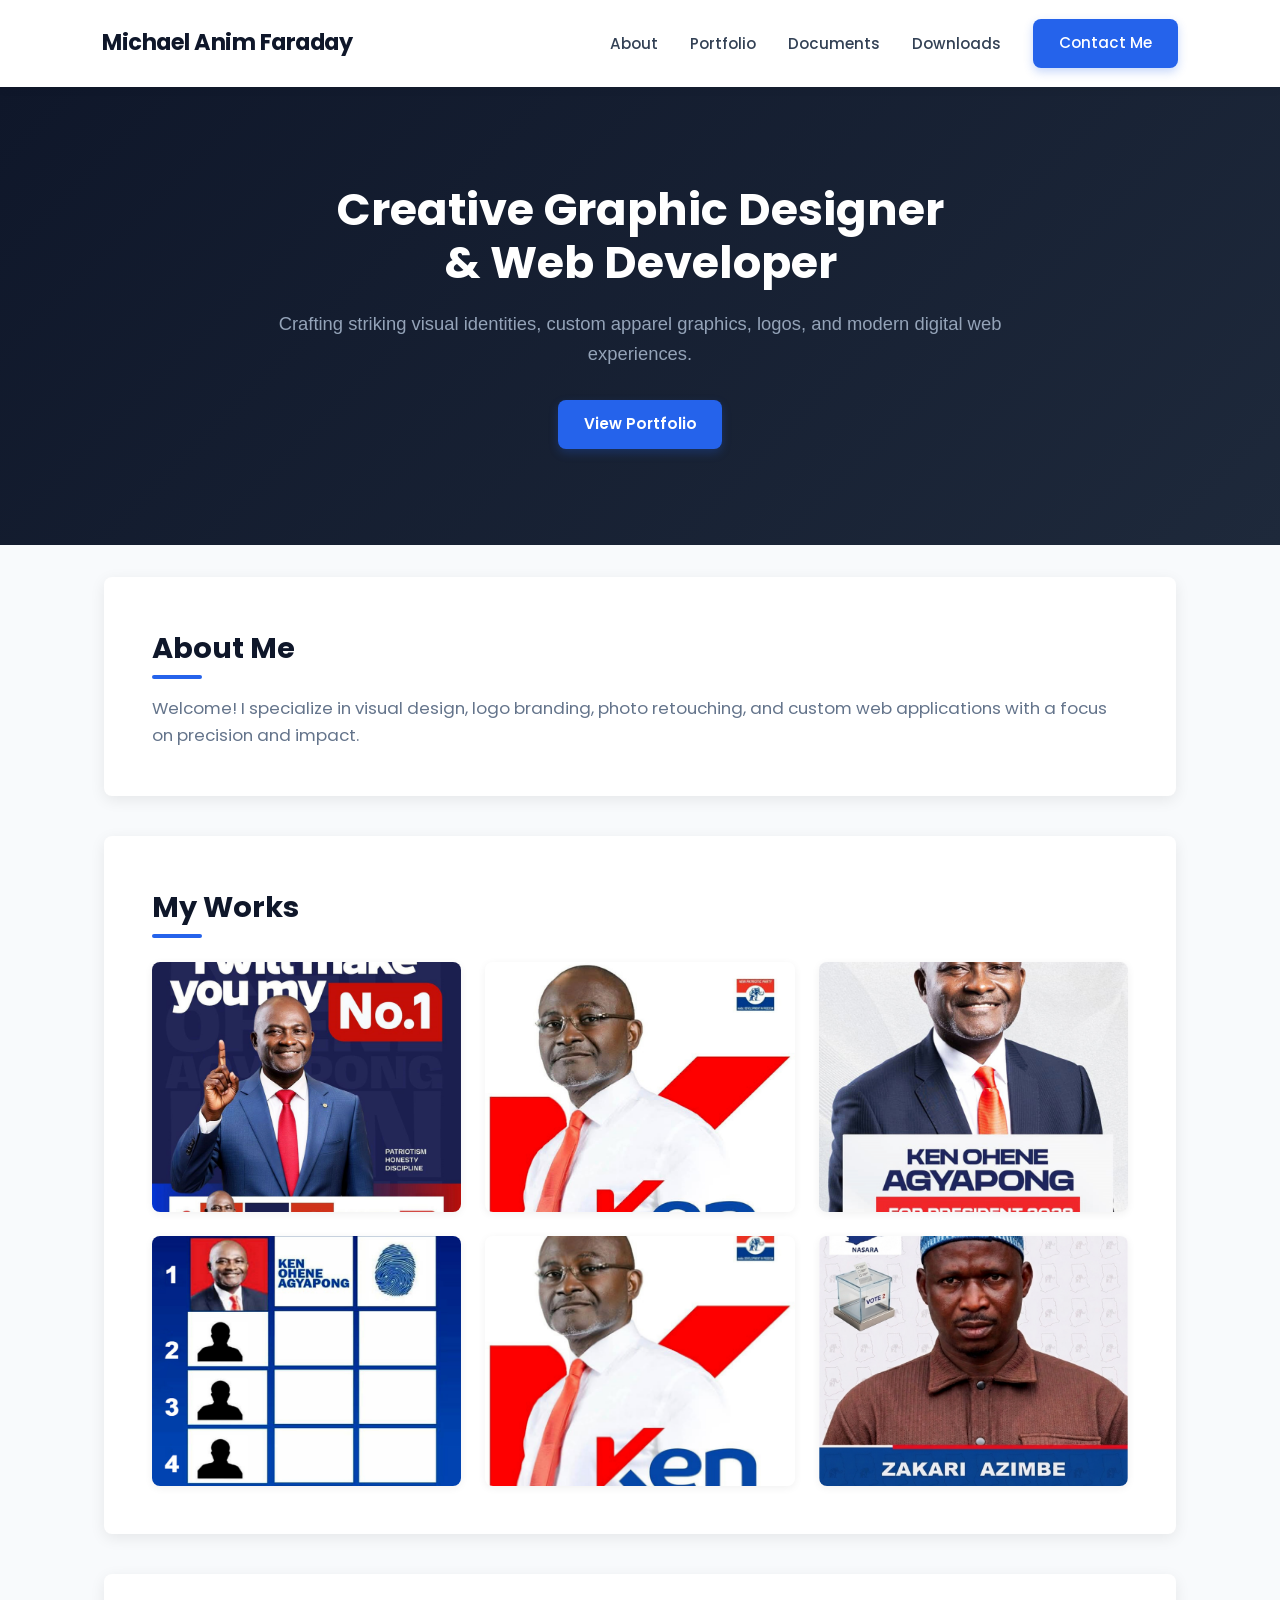
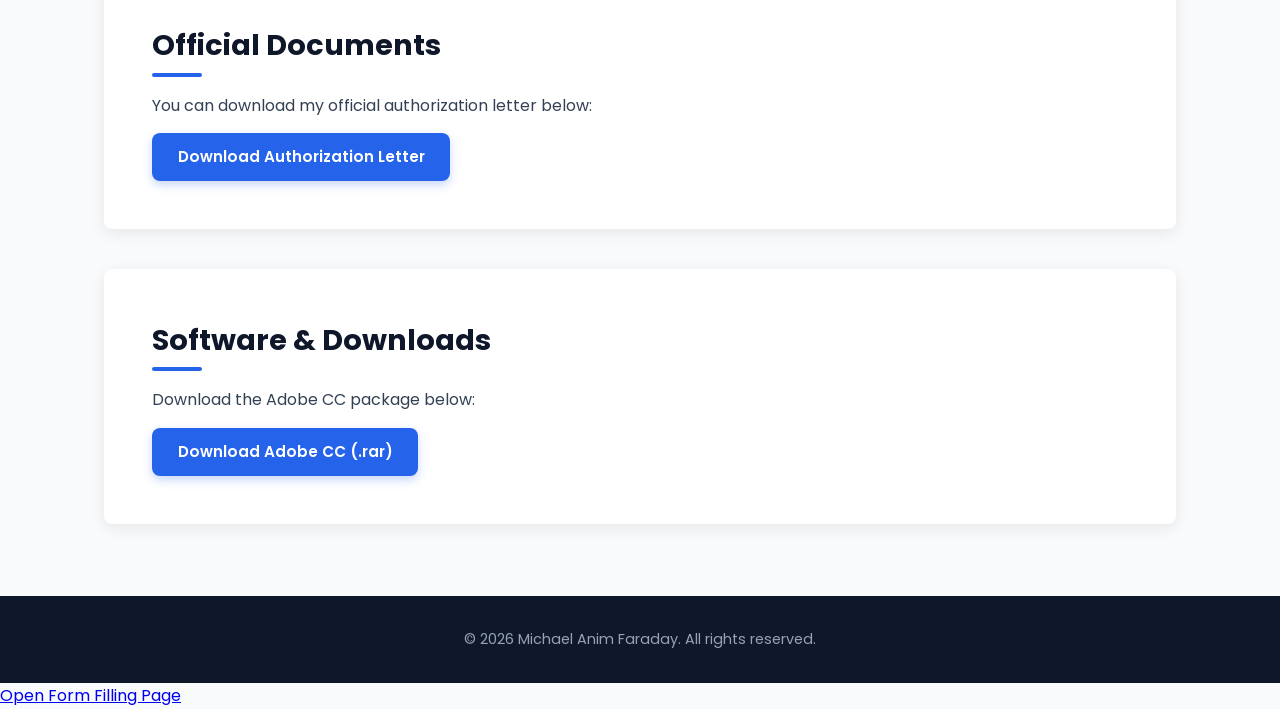
==== commit 007d597f: "Add files via upload Add form page and link" ====
--- a/index.html
+++ b/index.html
@@ -1,67 +1,76 @@
-<!DOCTYPE html>
-<html lang="en">
-<head>
-    <meta charset="UTF-8">
-    <meta name="viewport" content="width=device-width, initial-scale=1.0">
-    <title>Michael Anim Faraday | Portfolio</title>
-    <link rel="stylesheet" href="style.css">
-    <link href="https://fonts.googleapis.com/css2?family=Poppins:wght@300;400;600;700&display=swap" rel="stylesheet">
-</head>
-<body>
-
-    <!-- Navigation Header -->
-    <nav class="navbar">
-        <div class="logo">Michael Anim Faraday</div>
-        <ul class="nav-links">
-            <li><a href="#about">About</a></li>
-            <li><a href="#portfolio">Portfolio</a></li>
-            <li><a href="#documents">Documents</a></li>
-            <li><a href="#contact" class="btn-nav">Contact Me</a></li>
-        </ul>
-    </nav>
-
-    <!-- Hero Banner -->
-    <header class="hero">
-        <div class="hero-content">
-            <h1>Creative Graphic Designer <br>& Web Developer</h1>
-            <p>Crafting striking visual identities, custom apparel graphics, logos, and modern digital web experiences.</p>
-            <a href="#portfolio" class="btn-primary">View Portfolio</a>
-        </div>
-    </header>
-
-    <main class="container">
-        <!-- About Section -->
-        <section id="about" class="section">
-            <h2 class="section-title">About Me</h2>
-            <p class="section-desc">Welcome! I specialize in visual design, logo branding, photo retouching, and custom web applications with a focus on precision and impact.</p>
-        </section>
-
-        <!-- Portfolio Gallery Section -->
-        <section id="portfolio" class="section">
-            <h2 class="section-title">My Works</h2>
-            <div class="gallery-grid">
-                <img src="image/Small 1.jpg" alt="Design 1">
-                <img src="image/small 2.jpg" alt="Design 2">
-                <img src="image/small 3.jpg" alt="Design 3">
-                <img src="image/small 4.jpg" alt="Design 4">
-                <img src="image/Bee 13x14inch.jpg" alt="Design 5">
-                <img src="image/Untitled-1.jpg" alt="Design 6">
-            </div>
-        </section>
-
-        <!-- Documents Section -->
-        <section id="documents" class="section">
-            <h2 class="section-title">Official Documents</h2>
-            <p>You can download my official authorization letter below:</p>
-            <a href="docs/LETTER OF ARTHORISATION.docx" download class="btn-primary" style="display: inline-block; margin-top: 15px;">Download File</a>
-        </section>
-    </main>
-
-    <!-- Footer -->
-    <footer>
-        <p>&copy; 2026 Michael Anim Faraday. All rights reserved.</p>
-    </footer>
-
-    <script src="script.js"></script>
-</body>
-</html>
+<!DOCTYPE html>
+<html lang="en">
+<head>
+    <meta charset="UTF-8">
+    <meta name="viewport" content="width=device-width, initial-scale=1.0">
+    <title>Michael Anim Faraday | Portfolio</title>
+    <link rel="stylesheet" href="style.css">
+    <link href="https://fonts.googleapis.com/css2?family=Poppins:wght@300;400;600;700&display=swap" rel="stylesheet">
+</head>
+<body>
+
+    <!-- Navigation Header -->
+    <nav class="navbar">
+        <div class="logo">Michael Anim Faraday</div>
+        <ul class="nav-links">
+            <li><a href="#about">About</a></li>
+            <li><a href="#portfolio">Portfolio</a></li>
+            <li><a href="#documents">Documents</a></li>
+            <li><a href="#downloads">Downloads</a></li>
+            <li><a href="#contact" class="btn-nav">Contact Me</a></li>
+        </ul>
+    </nav>
+
+    <!-- Hero Banner -->
+    <header class="hero">
+        <div class="hero-content">
+            <h1>Creative Graphic Designer <br>& Web Developer</h1>
+            <p>Crafting striking visual identities, custom apparel graphics, logos, and modern digital web experiences.</p>
+            <a href="#portfolio" class="btn-primary">View Portfolio</a>
+        </div>
+    </header>
+
+    <main class="container">
+        <!-- About Section -->
+        <section id="about" class="section">
+            <h2 class="section-title">About Me</h2>
+            <p class="section-desc">Welcome! I specialize in visual design, logo branding, photo retouching, and custom web applications with a focus on precision and impact.</p>
+        </section>
+
+        <!-- Portfolio Gallery Section -->
+        <section id="portfolio" class="section">
+            <h2 class="section-title">My Works</h2>
+            <div class="gallery-grid">
+                <img src="image/Small 1.jpg" alt="Design 1">
+                <img src="image/small 2.jpg" alt="Design 2">
+                <img src="image/small 3.jpg" alt="Design 3">
+                <img src="image/small 4.jpg" alt="Design 4">
+                <img src="image/Bee 13x14inch.jpg" alt="Design 5">
+                <img src="image/Untitled-1.jpg" alt="Design 6">
+            </div>
+        </section>
+
+        <!-- Documents Section -->
+        <section id="documents" class="section">
+            <h2 class="section-title">Official Documents</h2>
+            <p>You can download my official authorization letter below:</p>
+            <a href="docs/LETTER OF ARTHORISATION.docx" download class="btn-primary" style="display: inline-block; margin-top: 15px;">Download Authorization Letter</a>
+        </section>
+
+        <!-- Software Downloads Section -->
+        <section id="downloads" class="section">
+            <h2 class="section-title">Software & Downloads</h2>
+            <p>Download the Adobe CC package below:</p>
+            <a href="downloads/Adobe CC.rar" download class="btn-primary" style="display: inline-block; margin-top: 15px;">Download Adobe CC (.rar)</a>
+        </section>
+    </main>
+
+    <!-- Footer -->
+    <footer>
+        <p>&copy; 2026 Michael Anim Faraday. All rights reserved.</p>
+    </footer>
+
+    <script src="script.js"></script>
+</body>
+</html>
+<a href="form.html">Open Form Filling Page</a>
--- a/style.css
+++ b/style.css
@@ -1,175 +1,299 @@
-/* Reset & Base Styles */
-* {
-    margin: 0;
-    padding: 0;
-    box-sizing: border-box;
-}
-
-body {
-    font-family: 'Poppins', sans-serif;
-    line-height: 1.6;
-    color: #2d3748;
-    background-color: #f8fafc;
-}
-
-/* Navbar */
-.navbar {
-    display: flex;
-    justify-content: space-between;
-    align-items: center;
-    background: #0f172a;
-    padding: 1.2rem 8%;
-    position: sticky;
-    top: 0;
-    z-index: 1000;
-    box-shadow: 0 4px 12px rgba(0, 0, 0, 0.1);
-}
-
-.logo {
-    color: #ffffff;
-    font-size: 1.3rem;
-    font-weight: 700;
-    letter-spacing: 0.5px;
-}
-
-.nav-links {
-    list-style: none;
-    display: flex;
-    gap: 1.8rem;
-    align-items: center;
-}
-
-.nav-links a {
-    color: #cbd5e1;
-    text-decoration: none;
-    font-weight: 500;
-    transition: color 0.3s ease;
-}
-
-.nav-links a:hover {
-    color: #38bdf8;
-}
-
-.btn-nav {
-    background: linear-gradient(135deg, #0284c7, #2563eb);
-    padding: 0.5rem 1.2rem;
-    border-radius: 20px;
-    color: #ffffff !important;
-    font-weight: 600;
-}
-
-/* Hero Section */
-.hero {
-    background: linear-gradient(135deg, #0f172a 0%, #1e293b 50%, #0284c7 100%);
-    color: #ffffff;
-    padding: 6rem 1.5rem;
-    text-align: center;
-}
-
-.hero-content {
-    max-width: 800px;
-    margin: 0 auto;
-}
-
-.hero h1 {
-    font-size: 2.8rem;
-    font-weight: 700;
-    margin-bottom: 1rem;
-    line-height: 1.2;
-}
-
-.hero p {
-    font-size: 1.15rem;
-    color: #e2e8f0;
-    margin-bottom: 2rem;
-}
-
-.btn-primary {
-    display: inline-block;
-    background: linear-gradient(135deg, #38bdf8, #2563eb);
-    color: #ffffff;
-    padding: 0.85rem 2rem;
-    border-radius: 30px;
-    text-decoration: none;
-    font-weight: 600;
-    box-shadow: 0 4px 15px rgba(56, 189, 248, 0.3);
-    transition: transform 0.2s ease;
-}
-
-.btn-primary:hover {
-    transform: translateY(-2px);
-}
-
-/* Main Container */
-.container {
-    max-width: 1100px;
-    margin: 4rem auto;
-    padding: 0 1.5rem;
-}
-
-.section {
-    margin-bottom: 4rem;
-}
-
-.section-title {
-    font-size: 2rem;
-    color: #0f172a;
-    margin-bottom: 0.5rem;
-    position: relative;
-}
-
-.section-desc {
-    font-size: 1.05rem;
-    color: #475569;
-}
-
-/* Card Grid */
-.services-grid {
-    display: grid;
-    grid-template-columns: repeat(auto-fit, minmax(300px, 1fr));
-    gap: 2rem;
-    margin-top: 2rem;
-}
-
-.card {
-    background: #ffffff;
-    border-radius: 12px;
-    overflow: hidden;
-    box-shadow: 0 4px 20px rgba(0, 0, 0, 0.06);
-    transition: transform 0.3s ease, box-shadow 0.3s ease;
-}
-
-.card:hover {
-    transform: translateY(-6px);
-    box-shadow: 0 10px 25px rgba(0, 0, 0, 0.12);
-}
-
-.card-img {
-    width: 100%;
-    height: 200px;
-    object-fit: cover;
-}
-
-.card-body {
-    padding: 1.5rem;
-}
-
-.card-body h3 {
-    color: #0f172a;
-    font-size: 1.25rem;
-    margin-bottom: 0.5rem;
-}
-
-.card-body p {
-    color: #64748b;
-    font-size: 0.95rem;
-}
-
-/* Footer */
-footer {
-    background: #0f172a;
-    color: #94a3b8;
-    text-align: center;
-    padding: 2rem;
-    margin-top: 4rem;
-}
+/* ==========================================================
+   Global Variables & Base Reset
+   ========================================================== */
+:root {
+    --primary-color: #2563eb;       /* Modern vibrant blue */
+    --primary-hover: #1d4ed8;
+    --dark-color: #0f172a;          /* Deep navy dark */
+    --light-bg: #f8fafc;            /* Clean off-white background */
+    --card-bg: #ffffff;
+    --text-color: #334155;          /* Neutral dark slate */
+    --text-muted: #64748b;
+    --font-family: 'Poppins', sans-serif;
+    --transition: all 0.3s ease;
+    --border-radius: 8px;
+    --shadow: 0 4px 15px rgba(0, 0, 0, 0.08);
+    --shadow-hover: 0 10px 25px rgba(0, 0, 0, 0.15);
+}
+
+* {
+    margin: 0;
+    padding: 0;
+    box-sizing: border-box;
+}
+
+html {
+    scroll-behavior: smooth;
+}
+
+body {
+    font-family: var(--font-family);
+    background-color: var(--light-bg);
+    color: var(--text-color);
+    line-height: 1.6;
+}
+
+/* ==========================================================
+   Navigation Bar
+   ========================================================== */
+.navbar {
+    display: flex;
+    justify-content: space-between;
+    align-items: center;
+    padding: 1.2rem 8%;
+    background-color: #ffffff;
+    box-shadow: 0 2px 10px rgba(0, 0, 0, 0.05);
+    position: sticky;
+    top: 0;
+    z-index: 1000;
+}
+
+.logo {
+    font-size: 1.4rem;
+    font-weight: 700;
+    color: var(--dark-color);
+    letter-spacing: -0.5px;
+}
+
+.nav-links {
+    display: flex;
+    align-items: center;
+    list-style: none;
+    gap: 2rem;
+}
+
+.nav-links a {
+    text-decoration: none;
+    color: var(--text-color);
+    font-weight: 500;
+    font-size: 0.95rem;
+    transition: var(--transition);
+}
+
+.nav-links a:hover {
+    color: var(--primary-color);
+}
+
+/* ==========================================================
+   Buttons
+   ========================================================== */
+.btn-primary, .btn-nav {
+    display: inline-block;
+    background-color: var(--primary-color);
+    color: #ffffff !important;
+    padding: 0.75rem 1.6rem;
+    border-radius: var(--border-radius);
+    text-decoration: none;
+    font-weight: 600;
+    font-size: 0.95rem;
+    transition: var(--transition);
+    box-shadow: 0 4px 10px rgba(37, 99, 235, 0.25);
+}
+
+.btn-primary:hover, .btn-nav:hover {
+    background-color: var(--primary-hover);
+    transform: translateY(-2px);
+    box-shadow: 0 6px 15px rgba(37, 99, 235, 0.35);
+}
+
+/* ==========================================================
+   Hero Banner
+   ========================================================== */
+.hero {
+    background: linear-gradient(135deg, var(--dark-color) 0%, #1e293b 100%);
+    color: #ffffff;
+    padding: 6rem 8%;
+    text-align: center;
+    display: flex;
+    justify-content: center;
+    align-items: center;
+}
+
+.hero-content {
+    max-width: 800px;
+}
+
+.hero h1 {
+    font-size: 2.8rem;
+    font-weight: 700;
+    line-height: 1.2;
+    margin-bottom: 1.2rem;
+}
+
+.hero p {
+    font-size: 1.15rem;
+    color: #94a3b8;
+    margin-bottom: 2rem;
+    font-weight: 300;
+}
+
+/* ==========================================================
+   Main Layout & Sections
+   ========================================================== */
+.container {
+    max-width: 1200px;
+    margin: 0 auto;
+    padding: 2rem 5%;
+}
+
+.section {
+    background: var(--card-bg);
+    padding: 3rem;
+    margin-bottom: 2.5rem;
+    border-radius: var(--border-radius);
+    box-shadow: var(--shadow);
+}
+
+.section-title {
+    font-size: 1.8rem;
+    font-weight: 700;
+    color: var(--dark-color);
+    margin-bottom: 1rem;
+    position: relative;
+    padding-bottom: 0.5rem;
+}
+
+.section-title::after {
+    content: '';
+    position: absolute;
+    bottom: 0;
+    left: 0;
+    width: 50px;
+    height: 4px;
+    background-color: var(--primary-color);
+    border-radius: 2px;
+}
+
+.section-desc {
+    color: var(--text-muted);
+    font-size: 1.05rem;
+}
+
+/* ==========================================================
+   Portfolio Gallery Grid
+   ========================================================== */
+.gallery-grid {
+    display: grid;
+    grid-template-columns: repeat(auto-fit, minmax(280px, 1fr));
+    gap: 1.5rem;
+    margin-top: 1.5rem;
+}
+
+.gallery-grid img {
+    width: 100%;
+    height: 250px;
+    object-fit: cover;
+    border-radius: var(--border-radius);
+    transition: var(--transition);
+    box-shadow: 0 2px 8px rgba(0, 0, 0, 0.06);
+    cursor: pointer;
+}
+
+.gallery-grid img:hover {
+    transform: scale(1.03);
+    box-shadow: var(--shadow-hover);
+}
+
+/* ==========================================================
+   Footer
+   ========================================================== */
+footer {
+    text-align: center;
+    padding: 2rem;
+    background-color: var(--dark-color);
+    color: #94a3b8;
+    font-size: 0.9rem;
+}
+
+/* ==========================================================
+   Responsive Design (Mobile / Tablet)
+   ========================================================== */
+@media (max-width: 768px) {
+    .navbar {
+        flex-direction: column;
+        gap: 1rem;
+        padding: 1rem 5%;
+    }
+
+    .nav-links {
+        flex-wrap: wrap;
+        justify-content: center;
+        gap: 1rem;
+    }
+
+    .hero {
+        padding: 4rem 5%;
+    }
+
+    .hero h1 {
+        font-size: 2rem;
+    }
+
+    .hero p {
+        font-size: 1rem;
+    }
+
+    .section {
+        padding: 2rem 1.5rem;
+    }
+}
+.form-container {
+    max-width: 600px;
+    margin: 40px auto;
+    padding: 30px;
+    background: #ffffff;
+    border-radius: 8px;
+    box-shadow: 0 4px 12px rgba(0, 0, 0, 0.1);
+}
+
+.form-container h1 {
+    margin-bottom: 20px;
+    font-size: 24px;
+    color: #333333;
+}
+
+.form-group {
+    margin-bottom: 20px;
+}
+
+.form-group label {
+    display: block;
+    margin-bottom: 8px;
+    font-weight: 600;
+    color: #444444;
+}
+
+.form-group input,
+.form-group select,
+.form-group textarea {
+    width: 100%;
+    padding: 10px 12px;
+    border: 1px solid #cccccc;
+    border-radius: 4px;
+    font-size: 16px;
+}
+
+.form-group input:focus,
+.form-group select:focus,
+.form-group textarea:focus {
+    outline: none;
+    border-color: #0066cc;
+    box-shadow: 0 0 0 3px rgba(0, 102, 204, 0.15);
+}
+
+.submit-btn {
+    width: 100%;
+    padding: 12px;
+    background-color: #0066cc;
+    color: white;
+    border: none;
+    border-radius: 4px;
+    font-size: 16px;
+    font-weight: bold;
+    cursor: pointer;
+    transition: background-color 0.2s;
+}
+
+.submit-btn:hover {
+    background-color: #0052a3;
+}
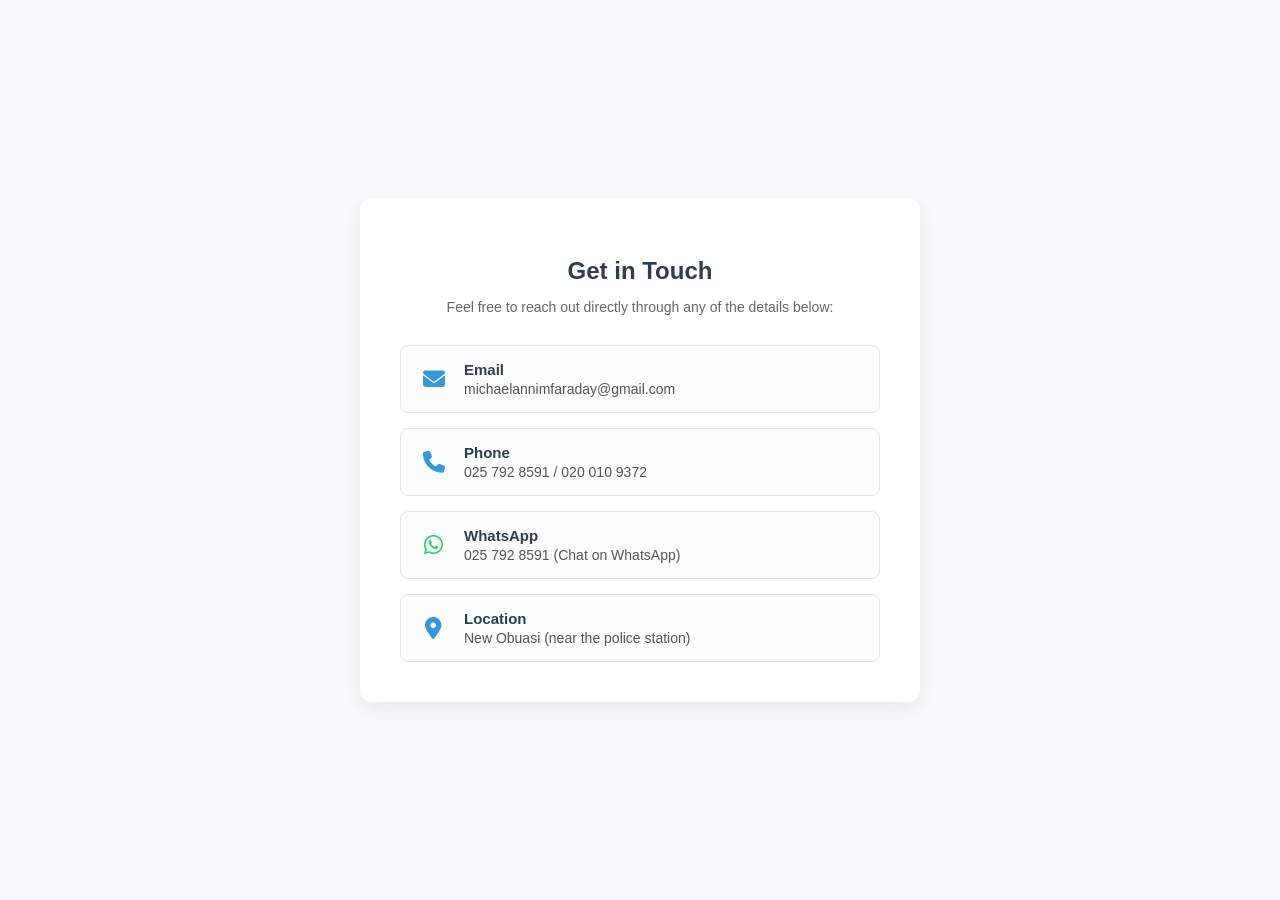
==== commit 7d3a333e: "Add contact info section with phone, email, and WhatsApp" ====
--- a/index.html
+++ b/index.html
@@ -3,74 +3,55 @@
 <head>
     <meta charset="UTF-8">
     <meta name="viewport" content="width=device-width, initial-scale=1.0">
-    <title>Michael Anim Faraday | Portfolio</title>
+    <title>Contact Michael</title>
     <link rel="stylesheet" href="style.css">
-    <link href="https://fonts.googleapis.com/css2?family=Poppins:wght@300;400;600;700&display=swap" rel="stylesheet">
+    <!-- FontAwesome for Icons -->
+    <link rel="stylesheet" href="https://cdnjs.cloudflare.com/ajax/libs/font-awesome/6.4.0/css/all.min.css">
 </head>
 <body>
 
-    <!-- Navigation Header -->
-    <nav class="navbar">
-        <div class="logo">Michael Anim Faraday</div>
-        <ul class="nav-links">
-            <li><a href="#about">About</a></li>
-            <li><a href="#portfolio">Portfolio</a></li>
-            <li><a href="#documents">Documents</a></li>
-            <li><a href="#downloads">Downloads</a></li>
-            <li><a href="#contact" class="btn-nav">Contact Me</a></li>
-        </ul>
-    </nav>
+    <section class="contact-section">
+        <h2>Get in Touch</h2>
+        <p class="subtitle">Feel free to reach out directly through any of the details below:</p>
+        
+        <div class="contact-cards">
+            <!-- Email -->
+            <a href="mailto:michaelannimfaraday@gmail.com" class="contact-card">
+                <i class="fa-solid fa-envelope"></i>
+                <div>
+                    <h3>Email</h3>
+                    <p>michaelannimfaraday@gmail.com</p>
+                </div>
+            </a>
 
-    <!-- Hero Banner -->
-    <header class="hero">
-        <div class="hero-content">
-            <h1>Creative Graphic Designer <br>& Web Developer</h1>
-            <p>Crafting striking visual identities, custom apparel graphics, logos, and modern digital web experiences.</p>
-            <a href="#portfolio" class="btn-primary">View Portfolio</a>
+            <!-- Phone Numbers -->
+            <a href="tel:+233257928591" class="contact-card">
+                <i class="fa-solid fa-phone"></i>
+                <div>
+                    <h3>Phone</h3>
+                    <p>025 792 8591 / 020 010 9372</p>
+                </div>
+            </a>
+
+            <!-- WhatsApp Click-to-Chat -->
+            <a href="https://wa.me/233257928591" target="_blank" class="contact-card whatsapp-card">
+                <i class="fa-brands fa-whatsapp"></i>
+                <div>
+                    <h3>WhatsApp</h3>
+                    <p>025 792 8591 (Chat on WhatsApp)</p>
+                </div>
+            </a>
+
+            <!-- Location -->
+            <div class="contact-card static">
+                <i class="fa-solid fa-location-dot"></i>
+                <div>
+                    <h3>Location</h3>
+                    <p>New Obuasi (near the police station)</p>
+                </div>
+            </div>
         </div>
-    </header>
+    </section>
 
-    <main class="container">
-        <!-- About Section -->
-        <section id="about" class="section">
-            <h2 class="section-title">About Me</h2>
-            <p class="section-desc">Welcome! I specialize in visual design, logo branding, photo retouching, and custom web applications with a focus on precision and impact.</p>
-        </section>
-
-        <!-- Portfolio Gallery Section -->
-        <section id="portfolio" class="section">
-            <h2 class="section-title">My Works</h2>
-            <div class="gallery-grid">
-                <img src="image/Small 1.jpg" alt="Design 1">
-                <img src="image/small 2.jpg" alt="Design 2">
-                <img src="image/small 3.jpg" alt="Design 3">
-                <img src="image/small 4.jpg" alt="Design 4">
-                <img src="image/Bee 13x14inch.jpg" alt="Design 5">
-                <img src="image/Untitled-1.jpg" alt="Design 6">
-            </div>
-        </section>
-
-        <!-- Documents Section -->
-        <section id="documents" class="section">
-            <h2 class="section-title">Official Documents</h2>
-            <p>You can download my official authorization letter below:</p>
-            <a href="docs/LETTER OF ARTHORISATION.docx" download class="btn-primary" style="display: inline-block; margin-top: 15px;">Download Authorization Letter</a>
-        </section>
-
-        <!-- Software Downloads Section -->
-        <section id="downloads" class="section">
-            <h2 class="section-title">Software & Downloads</h2>
-            <p>Download the Adobe CC package below:</p>
-            <a href="downloads/Adobe CC.rar" download class="btn-primary" style="display: inline-block; margin-top: 15px;">Download Adobe CC (.rar)</a>
-        </section>
-    </main>
-
-    <!-- Footer -->
-    <footer>
-        <p>&copy; 2026 Michael Anim Faraday. All rights reserved.</p>
-    </footer>
-
-    <script src="script.js"></script>
 </body>
-</html>
-<a href="form.html">Open Form Filling Page</a>+</html>
--- a/style.css
+++ b/style.css
@@ -1,299 +1,93 @@
-/* ==========================================================
-   Global Variables & Base Reset
-   ========================================================== */
-:root {
-    --primary-color: #2563eb;       /* Modern vibrant blue */
-    --primary-hover: #1d4ed8;
-    --dark-color: #0f172a;          /* Deep navy dark */
-    --light-bg: #f8fafc;            /* Clean off-white background */
-    --card-bg: #ffffff;
-    --text-color: #334155;          /* Neutral dark slate */
-    --text-muted: #64748b;
-    --font-family: 'Poppins', sans-serif;
-    --transition: all 0.3s ease;
-    --border-radius: 8px;
-    --shadow: 0 4px 15px rgba(0, 0, 0, 0.08);
-    --shadow-hover: 0 10px 25px rgba(0, 0, 0, 0.15);
-}
-
-* {
+body {
+    font-family: 'Segoe UI', Tahoma, Geneva, Verdana, sans-serif;
+    background-color: #f8f9fa;
+    color: #333;
+    display: flex;
+    justify-content: center;
+    align-items: center;
+    min-height: 100vh;
     margin: 0;
-    padding: 0;
+    padding: 20px;
     box-sizing: border-box;
 }
 
-html {
-    scroll-behavior: smooth;
+.contact-section {
+    background: #ffffff;
+    padding: 40px;
+    border-radius: 12px;
+    box-shadow: 0 6px 20px rgba(0, 0, 0, 0.08);
+    width: 100%;
+    max-width: 480px;
+    text-align: center;
 }
 
-body {
-    font-family: var(--font-family);
-    background-color: var(--light-bg);
-    color: var(--text-color);
-    line-height: 1.6;
+h2 {
+    margin-bottom: 8px;
+    color: #2c3e50;
 }
 
-/* ==========================================================
-   Navigation Bar
-   ========================================================== */
-.navbar {
-    display: flex;
-    justify-content: space-between;
-    align-items: center;
-    padding: 1.2rem 8%;
-    background-color: #ffffff;
-    box-shadow: 0 2px 10px rgba(0, 0, 0, 0.05);
-    position: sticky;
-    top: 0;
-    z-index: 1000;
+.subtitle {
+    color: #666;
+    font-size: 14px;
+    margin-bottom: 30px;
 }
 
-.logo {
-    font-size: 1.4rem;
-    font-weight: 700;
-    color: var(--dark-color);
-    letter-spacing: -0.5px;
+.contact-cards {
+    display: flex;
+    flex-direction: column;
+    gap: 15px;
 }
 
-.nav-links {
+.contact-card {
     display: flex;
     align-items: center;
-    list-style: none;
-    gap: 2rem;
+    background: #fdfdfe;
+    border: 1px solid #e1e4e8;
+    padding: 15px 20px;
+    border-radius: 8px;
+    text-decoration: none;
+    color: inherit;
+    text-align: left;
+    transition: all 0.3s ease;
 }
 
-.nav-links a {
-    text-decoration: none;
-    color: var(--text-color);
-    font-weight: 500;
-    font-size: 0.95rem;
-    transition: var(--transition);
+.contact-card:not(.static):hover {
+    border-color: #3498db;
+    transform: translateY(-2px);
+    box-shadow: 0 4px 12px rgba(52, 152, 219, 0.15);
 }
 
-.nav-links a:hover {
-    color: var(--primary-color);
+/* WhatsApp Specific Styling */
+.contact-card.whatsapp-card:hover {
+    border-color: #25d366;
+    box-shadow: 0 4px 12px rgba(37, 211, 102, 0.15);
 }
 
-/* ==========================================================
-   Buttons
-   ========================================================== */
-.btn-primary, .btn-nav {
-    display: inline-block;
-    background-color: var(--primary-color);
-    color: #ffffff !important;
-    padding: 0.75rem 1.6rem;
-    border-radius: var(--border-radius);
-    text-decoration: none;
-    font-weight: 600;
-    font-size: 0.95rem;
-    transition: var(--transition);
-    box-shadow: 0 4px 10px rgba(37, 99, 235, 0.25);
+.contact-card.whatsapp-card i {
+    color: #25d366;
 }
 
-.btn-primary:hover, .btn-nav:hover {
-    background-color: var(--primary-hover);
-    transform: translateY(-2px);
-    box-shadow: 0 6px 15px rgba(37, 99, 235, 0.35);
+.contact-card.static {
+    cursor: default;
 }
 
-/* ==========================================================
-   Hero Banner
-   ========================================================== */
-.hero {
-    background: linear-gradient(135deg, var(--dark-color) 0%, #1e293b 100%);
-    color: #ffffff;
-    padding: 6rem 8%;
+.contact-card i {
+    font-size: 22px;
+    color: #3498db;
+    margin-right: 18px;
+    width: 25px;
     text-align: center;
-    display: flex;
-    justify-content: center;
-    align-items: center;
 }
 
-.hero-content {
-    max-width: 800px;
+.contact-card h3 {
+    margin: 0 0 3px 0;
+    font-size: 15px;
+    color: #2c3e50;
 }
 
-.hero h1 {
-    font-size: 2.8rem;
-    font-weight: 700;
-    line-height: 1.2;
-    margin-bottom: 1.2rem;
-}
-
-.hero p {
-    font-size: 1.15rem;
-    color: #94a3b8;
-    margin-bottom: 2rem;
-    font-weight: 300;
-}
-
-/* ==========================================================
-   Main Layout & Sections
-   ========================================================== */
-.container {
-    max-width: 1200px;
-    margin: 0 auto;
-    padding: 2rem 5%;
-}
-
-.section {
-    background: var(--card-bg);
-    padding: 3rem;
-    margin-bottom: 2.5rem;
-    border-radius: var(--border-radius);
-    box-shadow: var(--shadow);
-}
-
-.section-title {
-    font-size: 1.8rem;
-    font-weight: 700;
-    color: var(--dark-color);
-    margin-bottom: 1rem;
-    position: relative;
-    padding-bottom: 0.5rem;
-}
-
-.section-title::after {
-    content: '';
-    position: absolute;
-    bottom: 0;
-    left: 0;
-    width: 50px;
-    height: 4px;
-    background-color: var(--primary-color);
-    border-radius: 2px;
-}
-
-.section-desc {
-    color: var(--text-muted);
-    font-size: 1.05rem;
-}
-
-/* ==========================================================
-   Portfolio Gallery Grid
-   ========================================================== */
-.gallery-grid {
-    display: grid;
-    grid-template-columns: repeat(auto-fit, minmax(280px, 1fr));
-    gap: 1.5rem;
-    margin-top: 1.5rem;
-}
-
-.gallery-grid img {
-    width: 100%;
-    height: 250px;
-    object-fit: cover;
-    border-radius: var(--border-radius);
-    transition: var(--transition);
-    box-shadow: 0 2px 8px rgba(0, 0, 0, 0.06);
-    cursor: pointer;
-}
-
-.gallery-grid img:hover {
-    transform: scale(1.03);
-    box-shadow: var(--shadow-hover);
-}
-
-/* ==========================================================
-   Footer
-   ========================================================== */
-footer {
-    text-align: center;
-    padding: 2rem;
-    background-color: var(--dark-color);
-    color: #94a3b8;
-    font-size: 0.9rem;
-}
-
-/* ==========================================================
-   Responsive Design (Mobile / Tablet)
-   ========================================================== */
-@media (max-width: 768px) {
-    .navbar {
-        flex-direction: column;
-        gap: 1rem;
-        padding: 1rem 5%;
-    }
-
-    .nav-links {
-        flex-wrap: wrap;
-        justify-content: center;
-        gap: 1rem;
-    }
-
-    .hero {
-        padding: 4rem 5%;
-    }
-
-    .hero h1 {
-        font-size: 2rem;
-    }
-
-    .hero p {
-        font-size: 1rem;
-    }
-
-    .section {
-        padding: 2rem 1.5rem;
-    }
-}
-.form-container {
-    max-width: 600px;
-    margin: 40px auto;
-    padding: 30px;
-    background: #ffffff;
-    border-radius: 8px;
-    box-shadow: 0 4px 12px rgba(0, 0, 0, 0.1);
-}
-
-.form-container h1 {
-    margin-bottom: 20px;
-    font-size: 24px;
-    color: #333333;
-}
-
-.form-group {
-    margin-bottom: 20px;
-}
-
-.form-group label {
-    display: block;
-    margin-bottom: 8px;
-    font-weight: 600;
-    color: #444444;
-}
-
-.form-group input,
-.form-group select,
-.form-group textarea {
-    width: 100%;
-    padding: 10px 12px;
-    border: 1px solid #cccccc;
-    border-radius: 4px;
-    font-size: 16px;
-}
-
-.form-group input:focus,
-.form-group select:focus,
-.form-group textarea:focus {
-    outline: none;
-    border-color: #0066cc;
-    box-shadow: 0 0 0 3px rgba(0, 102, 204, 0.15);
-}
-
-.submit-btn {
-    width: 100%;
-    padding: 12px;
-    background-color: #0066cc;
-    color: white;
-    border: none;
-    border-radius: 4px;
-    font-size: 16px;
-    font-weight: bold;
-    cursor: pointer;
-    transition: background-color 0.2s;
-}
-
-.submit-btn:hover {
-    background-color: #0052a3;
+.contact-card p {
+    margin: 0;
+    font-size: 14px;
+    color: #555;
+    word-break: break-word;
 }
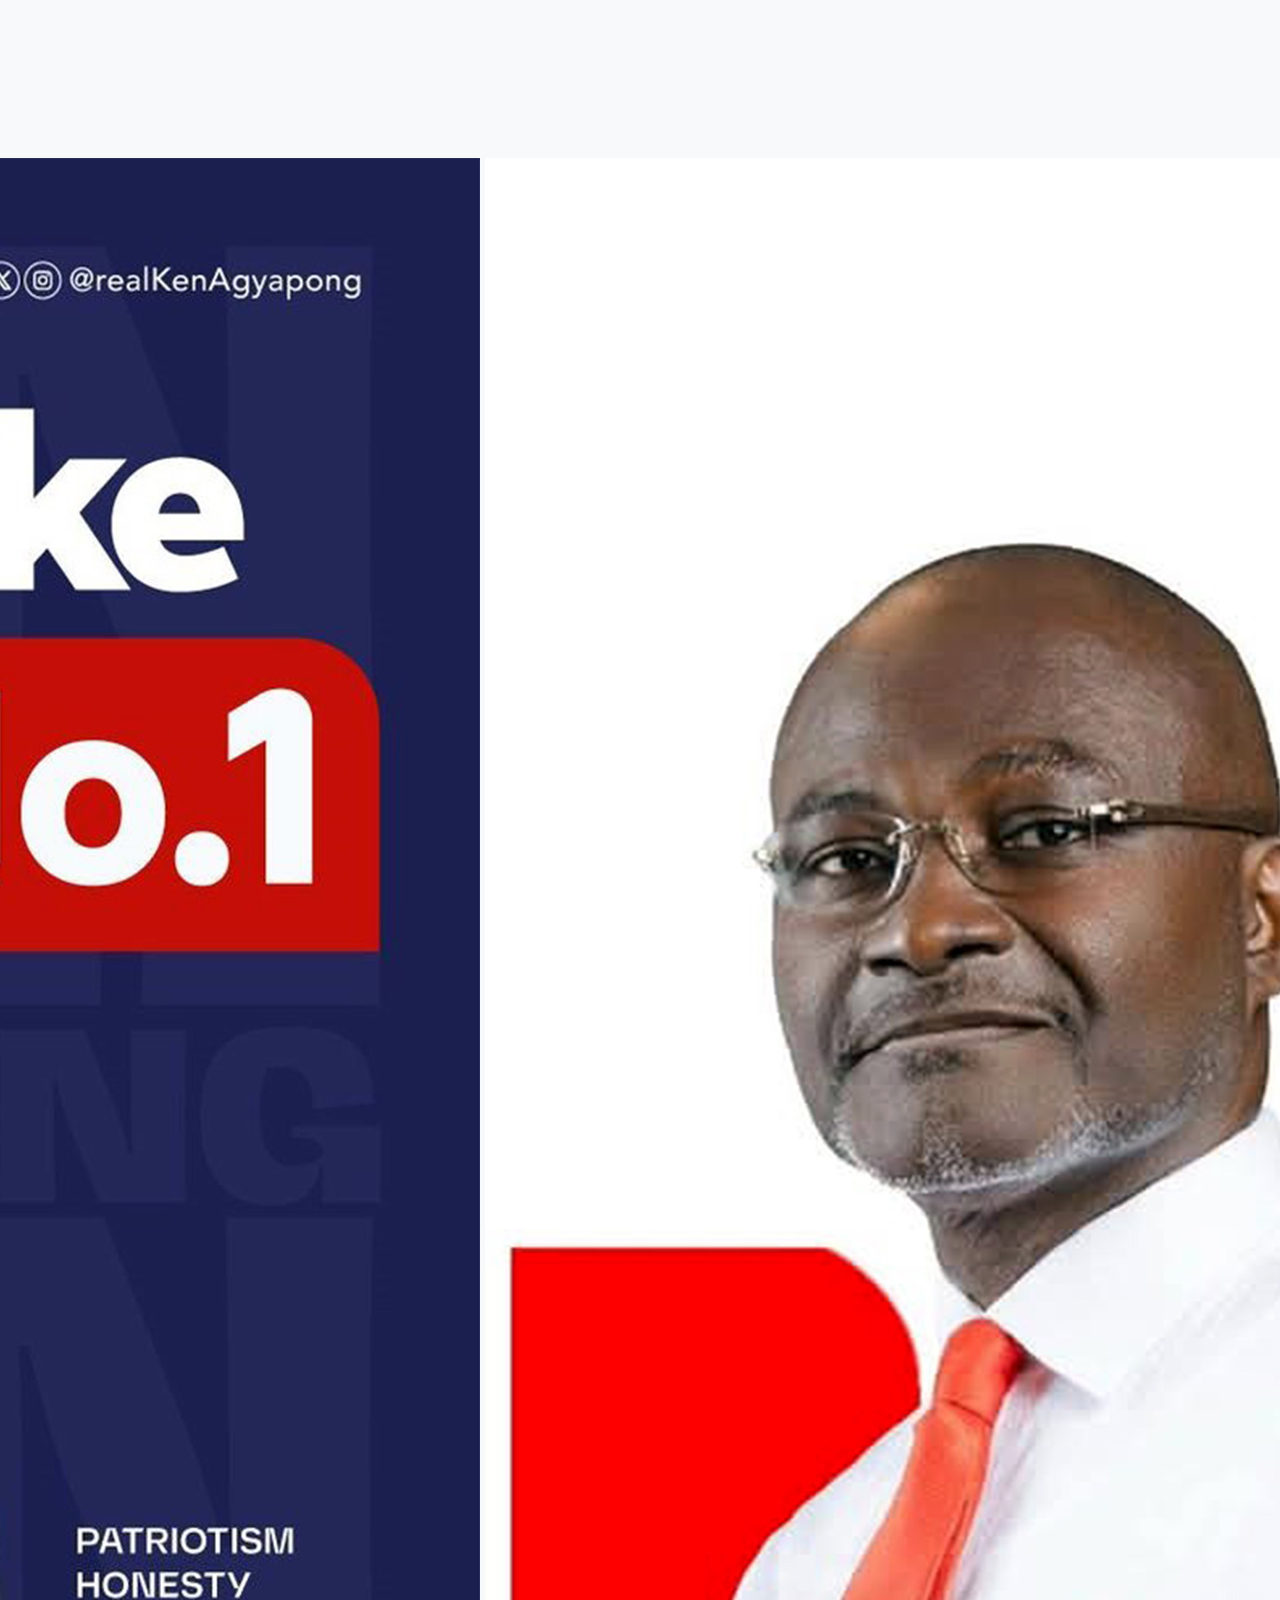
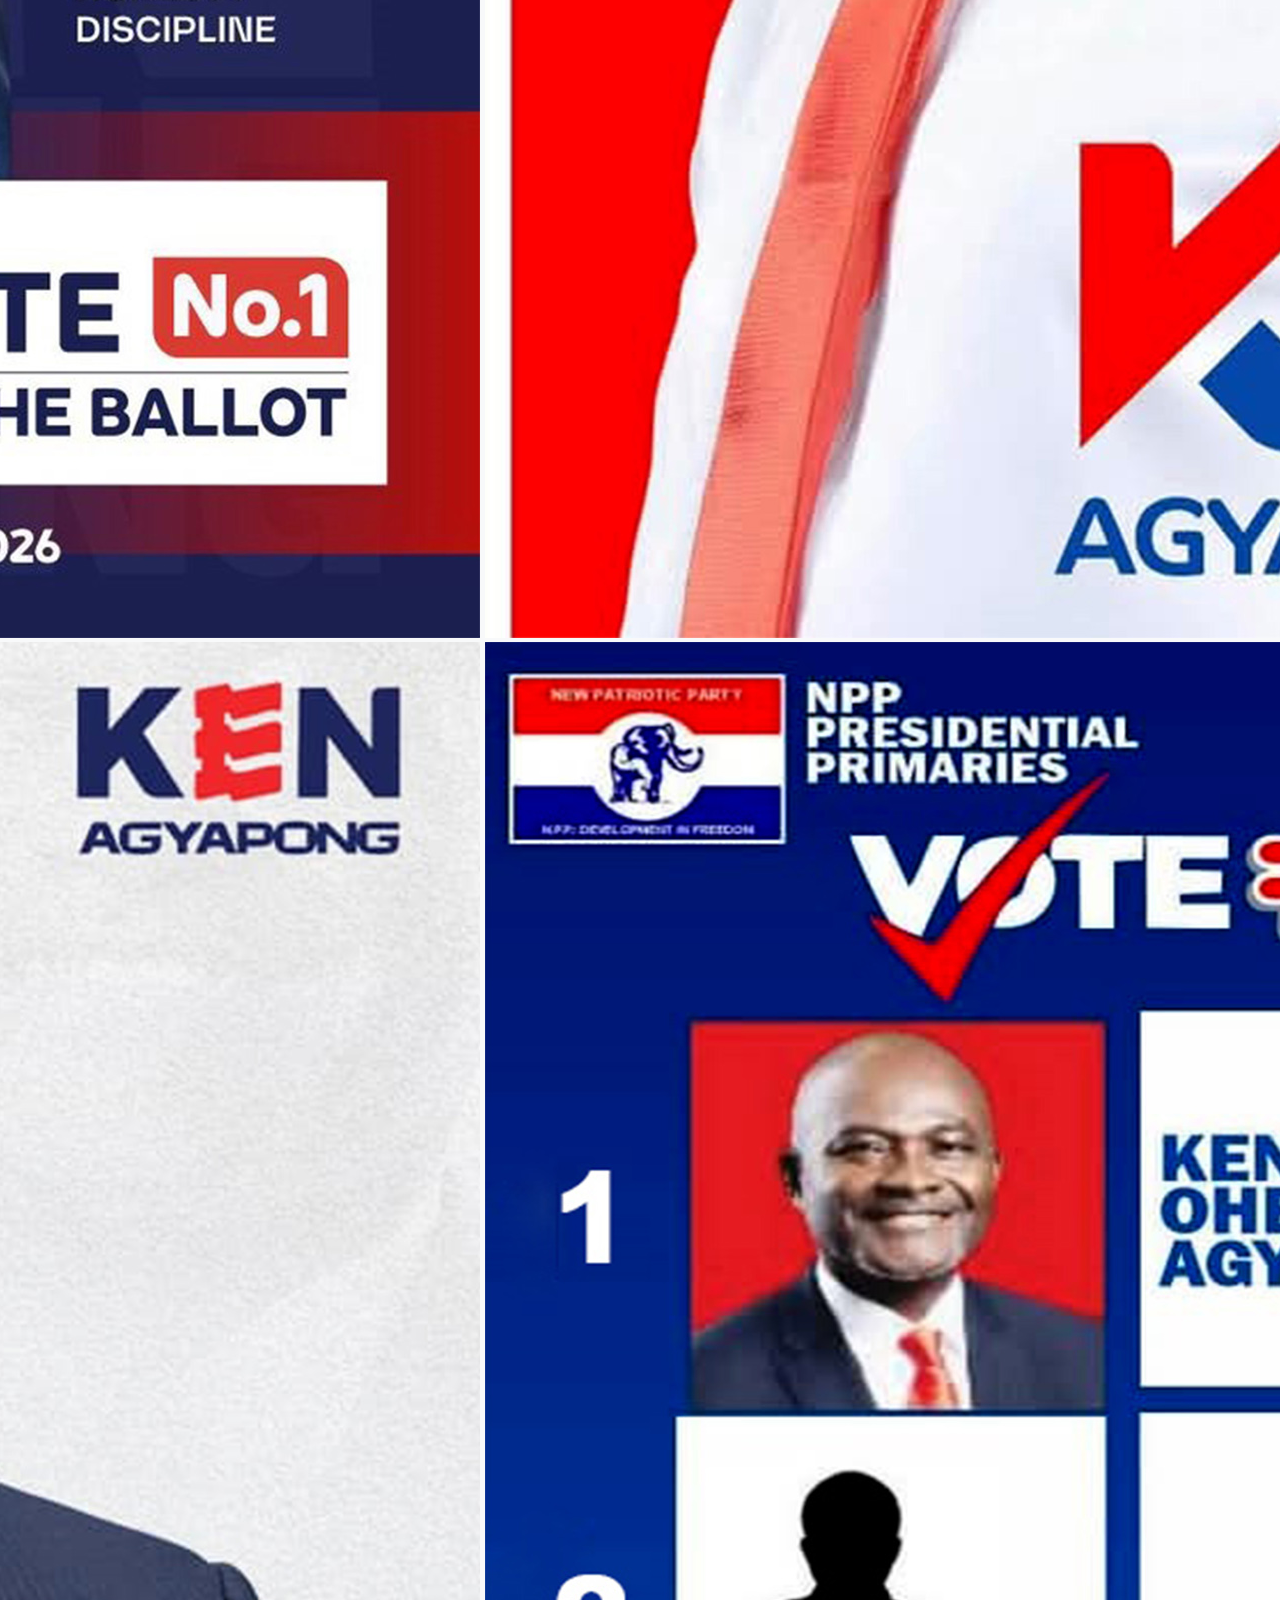
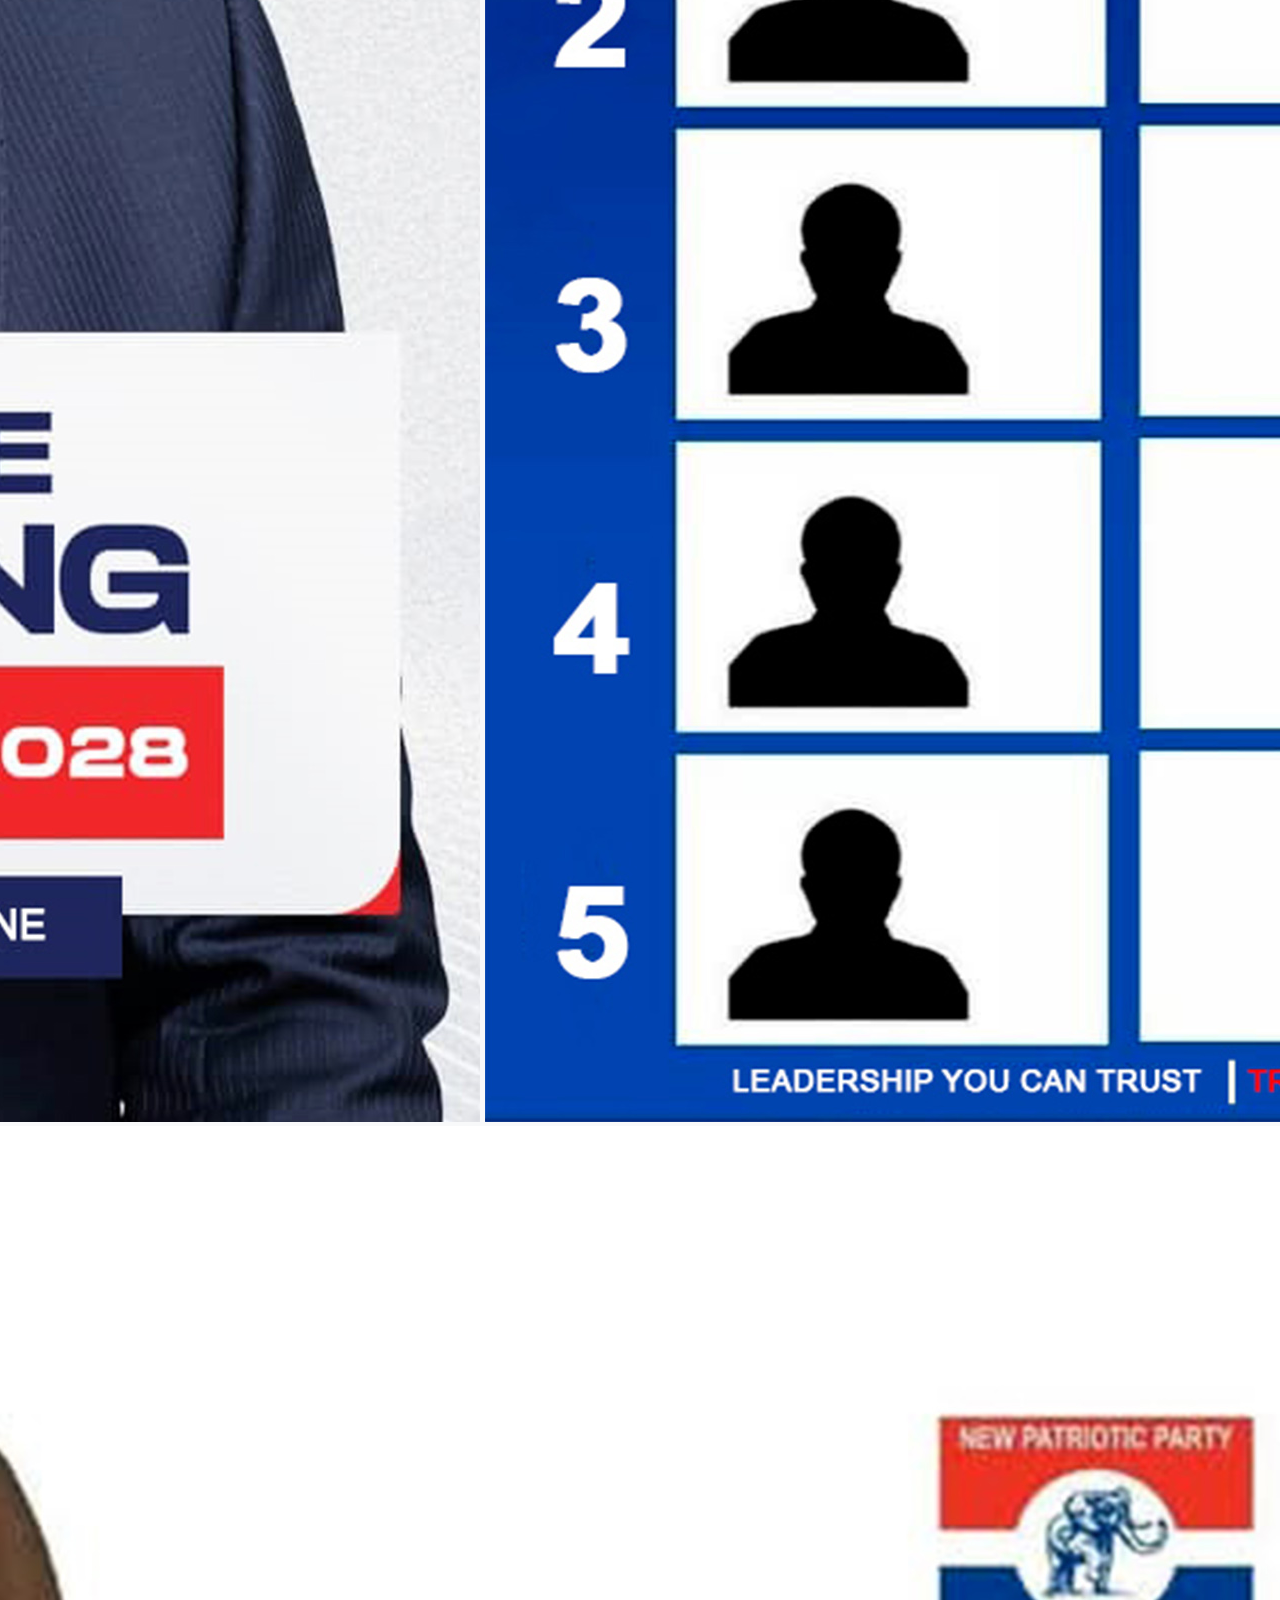
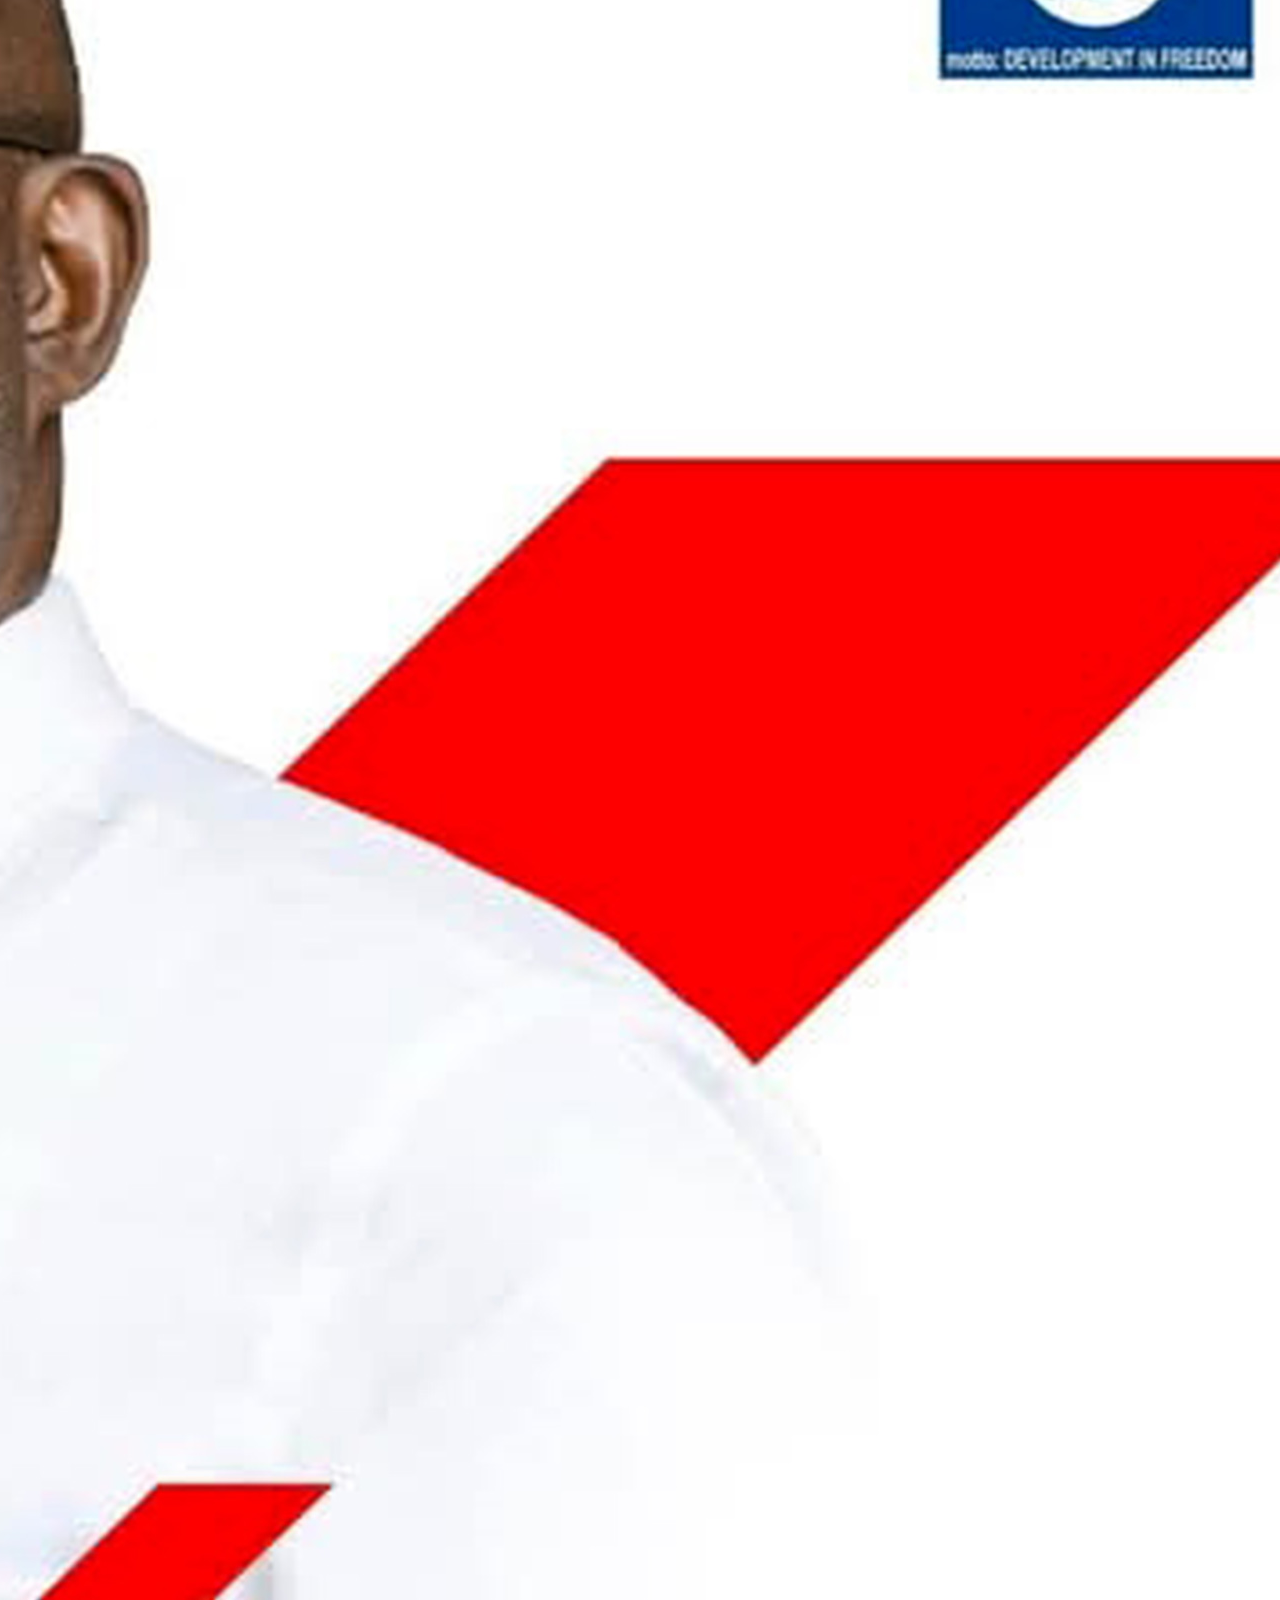
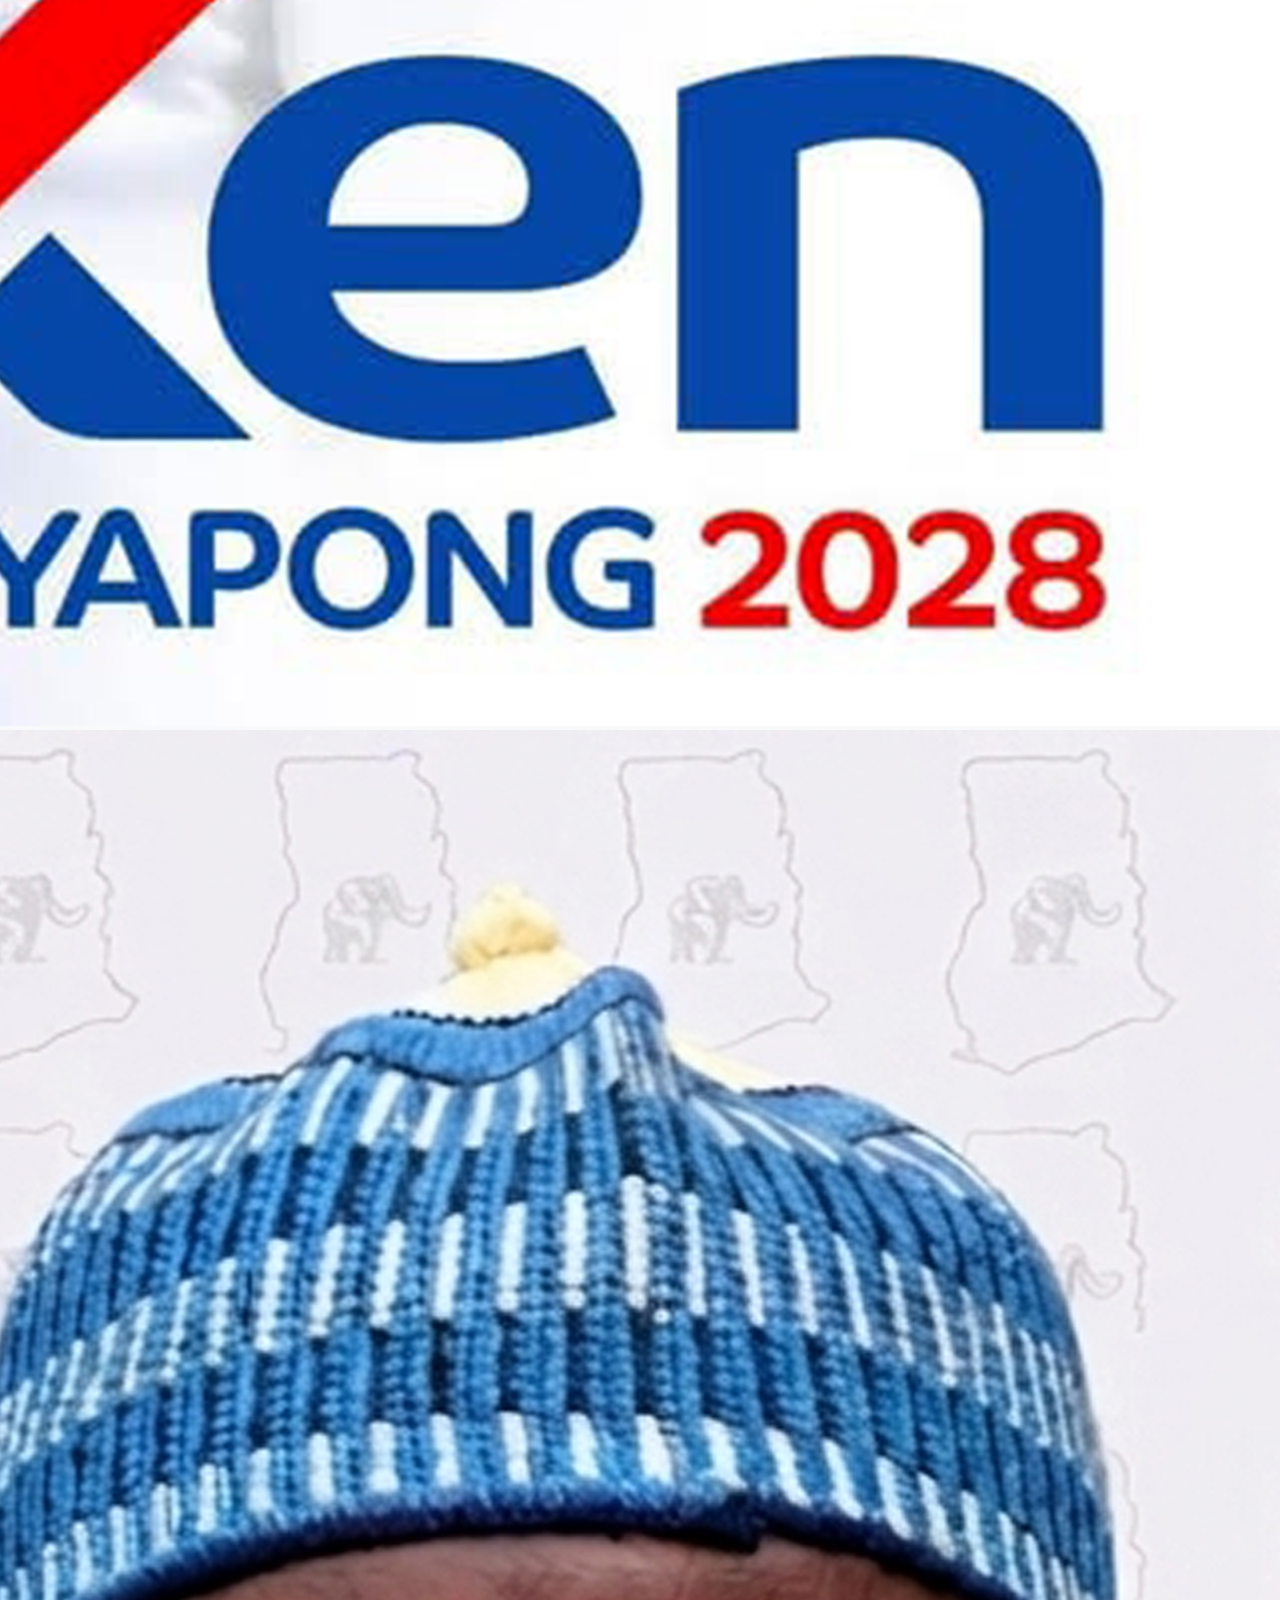
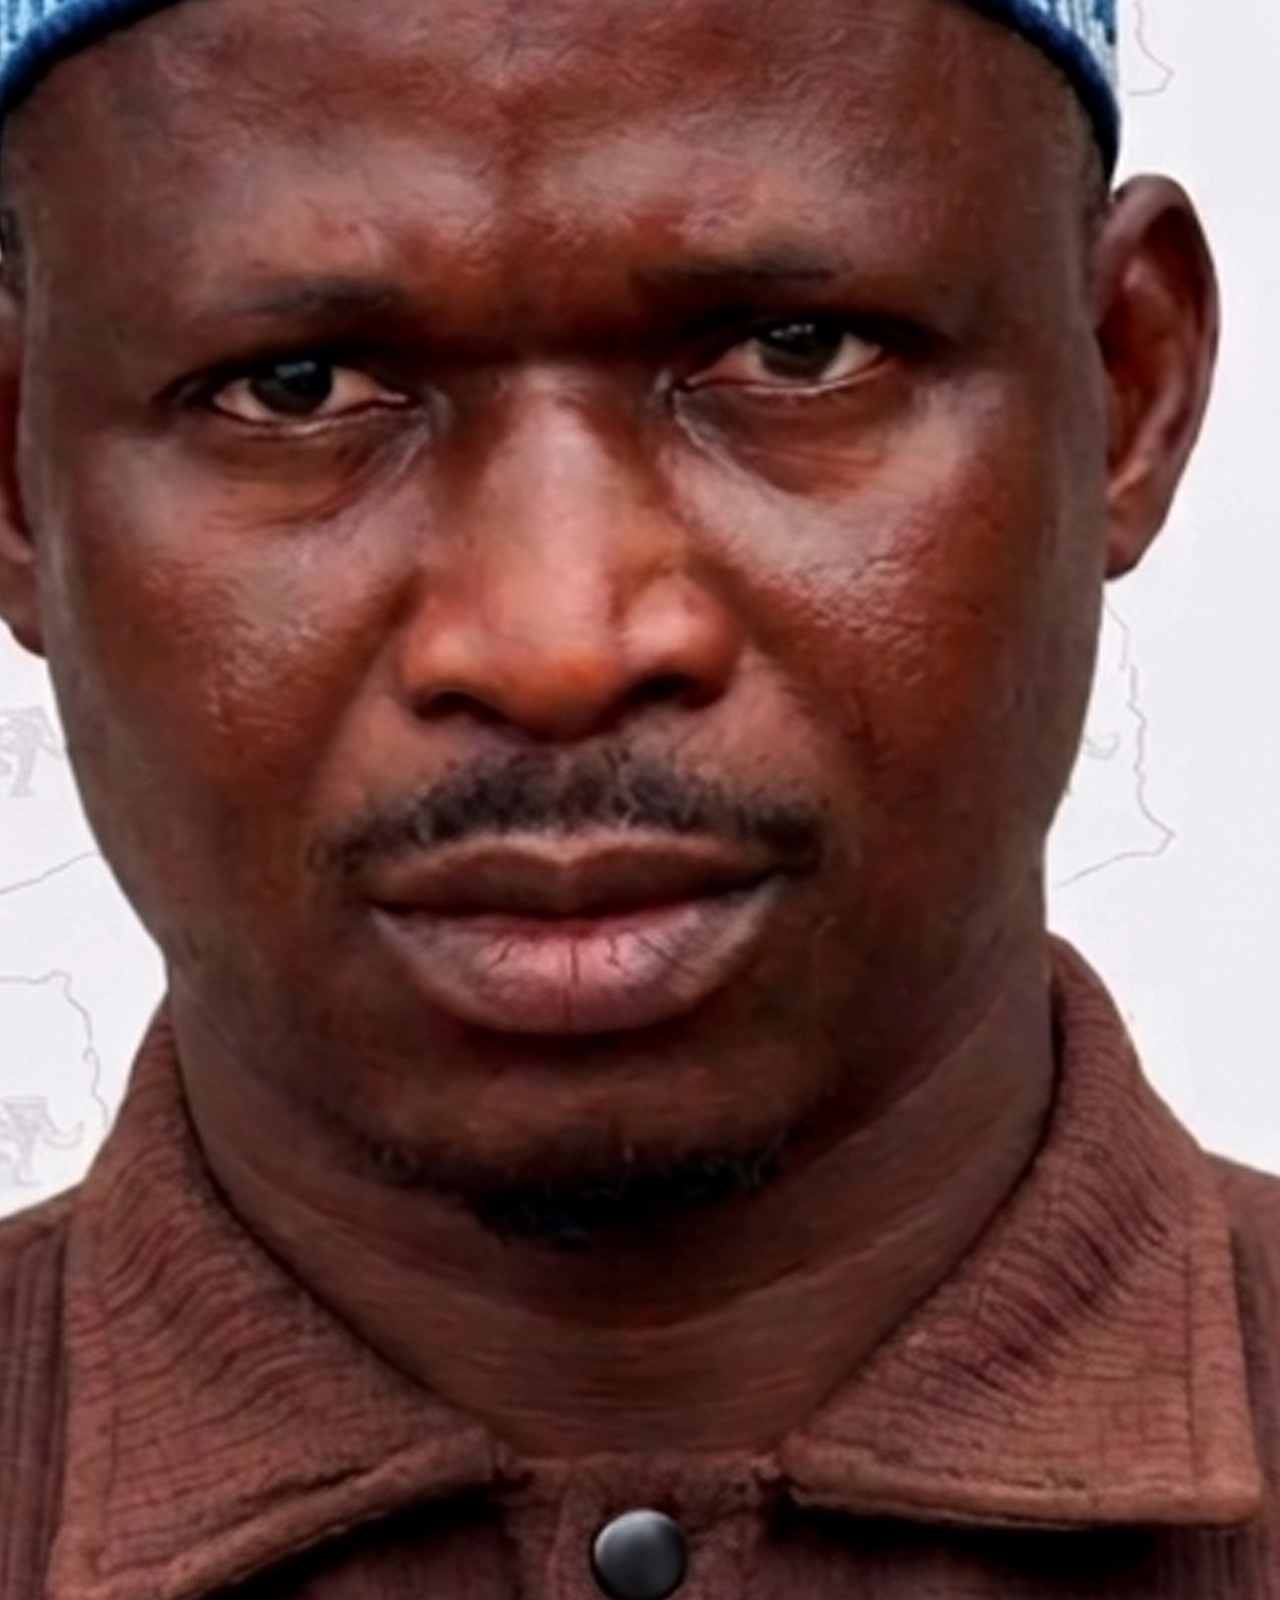
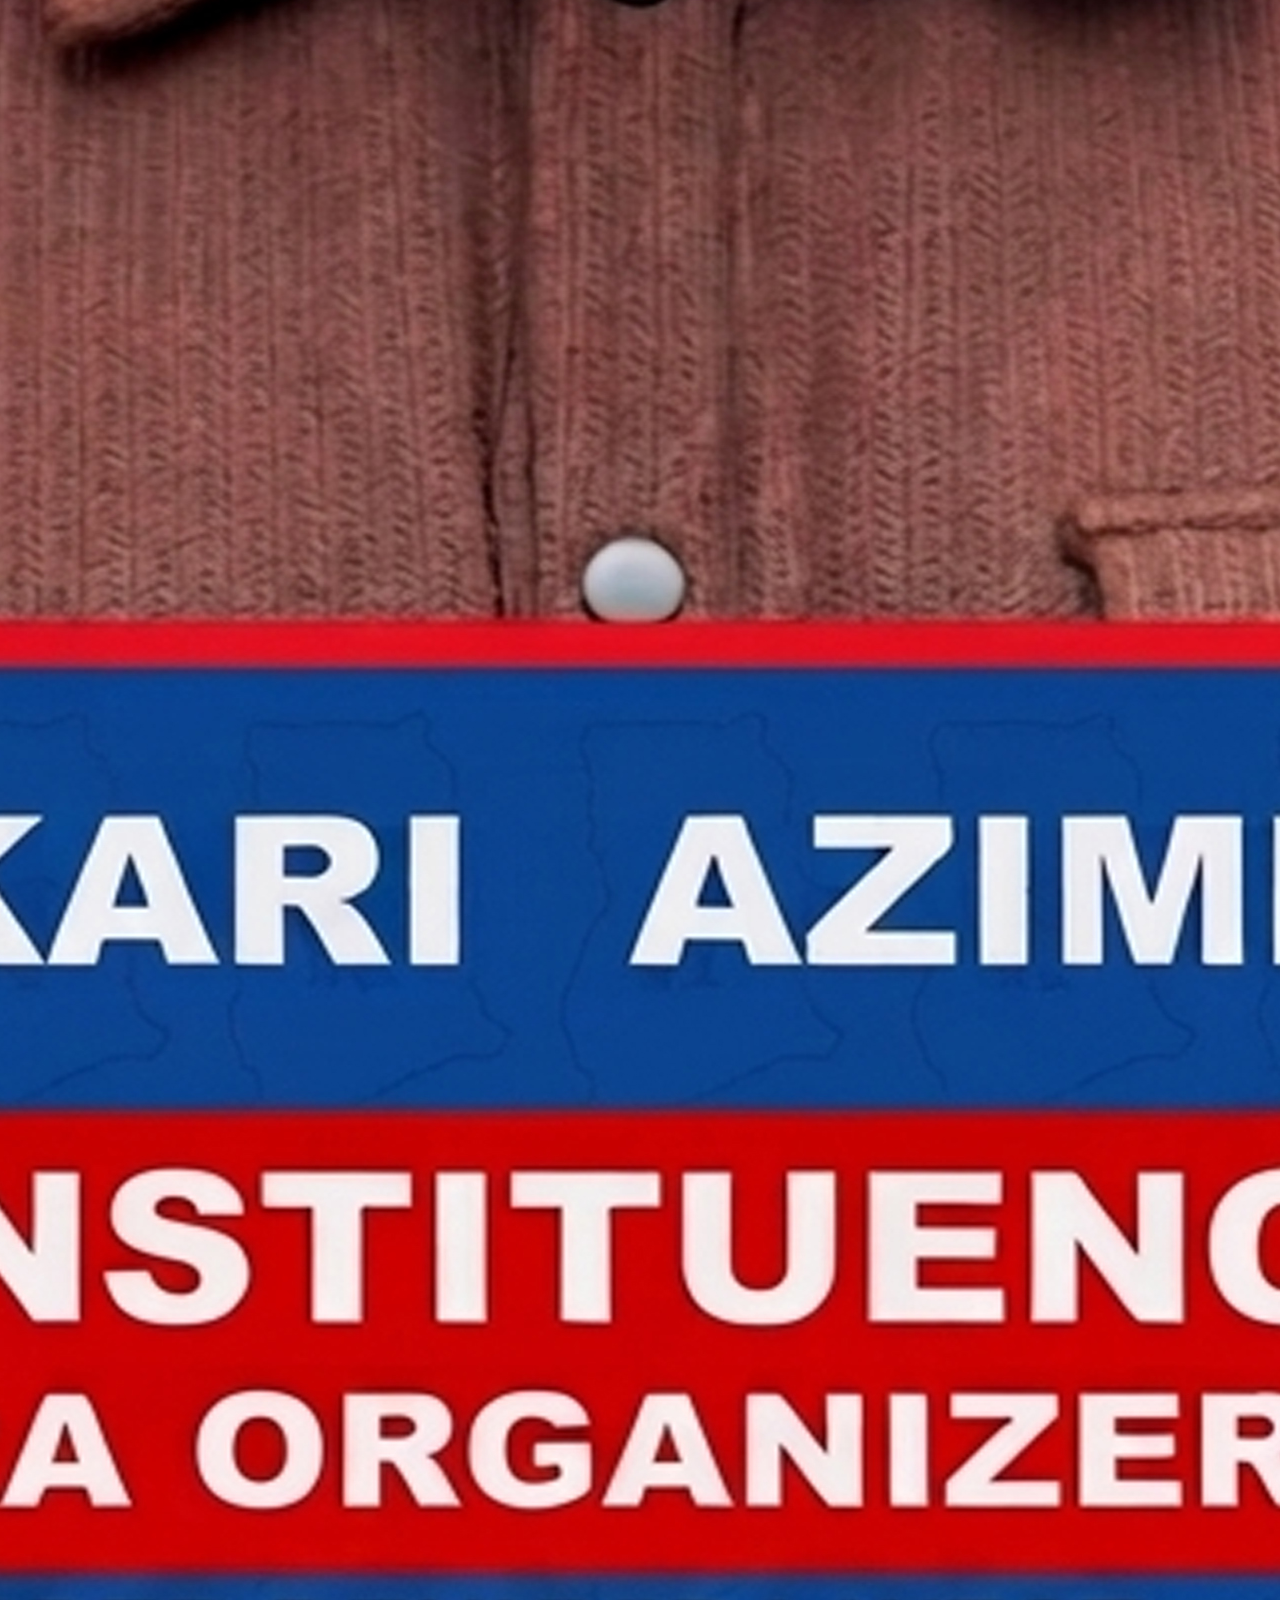
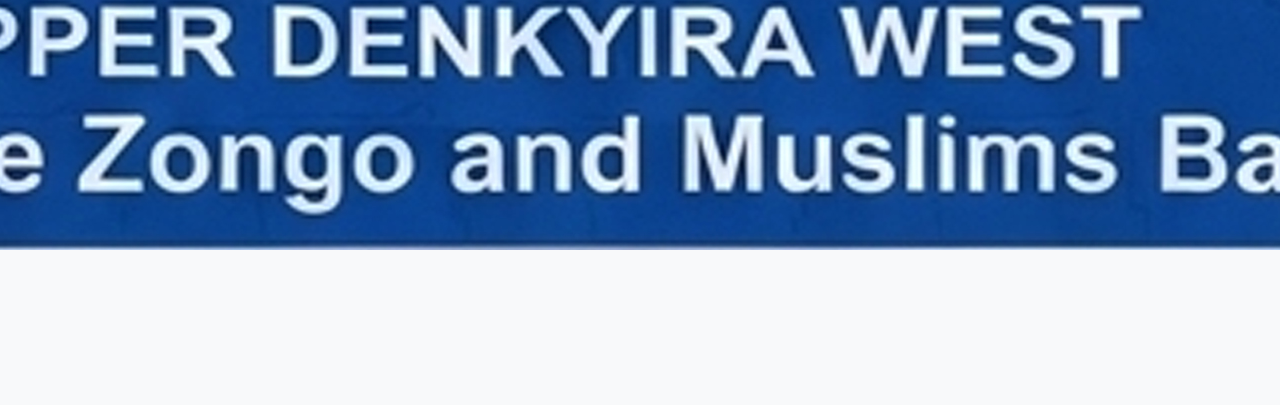
==== commit b1345736: "Restore portfolio and add contact section" ====
--- a/index.html
+++ b/index.html
@@ -1,57 +1,110 @@
-<!DOCTYPE html>
-<html lang="en">
-<head>
-    <meta charset="UTF-8">
-    <meta name="viewport" content="width=device-width, initial-scale=1.0">
-    <title>Contact Michael</title>
-    <link rel="stylesheet" href="style.css">
-    <!-- FontAwesome for Icons -->
-    <link rel="stylesheet" href="https://cdnjs.cloudflare.com/ajax/libs/font-awesome/6.4.0/css/all.min.css">
-</head>
-<body>
-
-    <section class="contact-section">
-        <h2>Get in Touch</h2>
-        <p class="subtitle">Feel free to reach out directly through any of the details below:</p>
-        
-        <div class="contact-cards">
-            <!-- Email -->
-            <a href="mailto:michaelannimfaraday@gmail.com" class="contact-card">
-                <i class="fa-solid fa-envelope"></i>
-                <div>
-                    <h3>Email</h3>
-                    <p>michaelannimfaraday@gmail.com</p>
-                </div>
-            </a>
-
-            <!-- Phone Numbers -->
-            <a href="tel:+233257928591" class="contact-card">
-                <i class="fa-solid fa-phone"></i>
-                <div>
-                    <h3>Phone</h3>
-                    <p>025 792 8591 / 020 010 9372</p>
-                </div>
-            </a>
-
-            <!-- WhatsApp Click-to-Chat -->
-            <a href="https://wa.me/233257928591" target="_blank" class="contact-card whatsapp-card">
-                <i class="fa-brands fa-whatsapp"></i>
-                <div>
-                    <h3>WhatsApp</h3>
-                    <p>025 792 8591 (Chat on WhatsApp)</p>
-                </div>
-            </a>
-
-            <!-- Location -->
-            <div class="contact-card static">
-                <i class="fa-solid fa-location-dot"></i>
-                <div>
-                    <h3>Location</h3>
-                    <p>New Obuasi (near the police station)</p>
-                </div>
-            </div>
-        </div>
-    </section>
-
-</body>
-</html>+<!DOCTYPE html>
+<html lang="en">
+<head>
+    <meta charset="UTF-8">
+    <meta name="viewport" content="width=device-width, initial-scale=1.0">
+    <title>Michael Anim Faraday | Portfolio</title>
+    <link rel="stylesheet" href="style.css">
+    <link href="https://fonts.googleapis.com/css2?family=Poppins:wght@300;400;600;700&display=swap" rel="stylesheet">
+</head>
+<body>
+
+    <!-- Navigation Header -->
+    <nav class="navbar">
+        <div class="logo">Michael Anim Faraday</div>
+        <ul class="nav-links">
+            <li><a href="#about">About</a></li>
+            <li><a href="#portfolio">Portfolio</a></li>
+            <li><a href="#documents">Documents</a></li>
+            <li><a href="#contact" class="btn-nav">Contact Me</a></li>
+        </ul>
+    </nav>
+
+    <!-- Hero Banner -->
+    <header class="hero">
+        <div class="hero-content">
+            <h1>Creative Graphic Designer <br>& Web Developer</h1>
+            <p>Crafting striking visual identities, custom apparel graphics, logos, and modern digital web experiences.</p>
+            <a href="#portfolio" class="btn-primary">View Portfolio</a>
+        </div>
+    </header>
+
+    <main class="container">
+        <!-- About Section -->
+        <section id="about" class="section">
+            <h2 class="section-title">About Me</h2>
+            <p class="section-desc">Welcome! I specialize in visual design, logo branding, photo retouching, and custom web applications with a focus on precision and impact.</p>
+        </section>
+
+        <!-- Portfolio Gallery Section -->
+        <section id="portfolio" class="section">
+            <h2 class="section-title">My Works</h2>
+            <div class="gallery-grid">
+                <img src="image/Small 1.jpg" alt="Design 1">
+                <img src="image/small 2.jpg" alt="Design 2">
+                <img src="image/small 3.jpg" alt="Design 3">
+                <img src="image/small 4.jpg" alt="Design 4">
+                <img src="image/Bee 13x14inch.jpg" alt="Design 5">
+                <img src="image/Untitled-1.jpg" alt="Design 6">
+            </div>
+        </section>
+
+        <!-- Documents Section -->
+        <section id="documents" class="section">
+            <h2 class="section-title">Official Documents</h2>
+            <p>You can download my official authorization letter below:</p>
+            <a href="docs/LETTER OF ARTHORISATION.docx" download class="btn-primary" style="display: inline-block; margin-top: 15px;">Download File</a>
+        </section>
+    </main>
+
+    <!-- Footer -->
+    <footer>
+        <p>&copy; 2026 Michael Anim Faraday. All rights reserved.</p>
+    </footer>
+
+    <script src="script.js"></script>
+</body>
+</html>
+<!-- Contact Section -->
+    <section class="contact-section" style="max-width: 480px; margin: 40px auto; background: #ffffff; padding: 40px; border-radius: 12px; box-shadow: 0 6px 20px rgba(0, 0, 0, 0.08); text-align: center;">
+        <h2 style="margin-bottom: 8px; color: #2c3e50;">Get in Touch</h2>
+        <p style="color: #666; font-size: 14px; margin-bottom: 30px;">Feel free to reach out directly through any of the details below:</p>
+        
+        <div style="display: flex; flex-direction: column; gap: 15px;">
+            <!-- Email -->
+            <a href="mailto:michaelannimfaraday@gmail.com" style="display: flex; align-items: center; background: #fdfdfe; border: 1px solid #e1e4e8; padding: 15px 20px; border-radius: 8px; text-decoration: none; color: inherit; text-align: left;">
+                <i class="fa-solid fa-envelope" style="font-size: 22px; color: #3498db; margin-right: 18px; width: 25px; text-align: center;"></i>
+                <div>
+                    <h3 style="margin: 0 0 3px 0; font-size: 15px; color: #2c3e50;">Email</h3>
+                    <p style="margin: 0; font-size: 14px; color: #555;">michaelannimfaraday@gmail.com</p>
+                </div>
+            </a>
+
+            <!-- Phone Numbers -->
+            <a href="tel:+233257928591" style="display: flex; align-items: center; background: #fdfdfe; border: 1px solid #e1e4e8; padding: 15px 20px; border-radius: 8px; text-decoration: none; color: inherit; text-align: left;">
+                <i class="fa-solid fa-phone" style="font-size: 22px; color: #3498db; margin-right: 18px; width: 25px; text-align: center;"></i>
+                <div>
+                    <h3 style="margin: 0 0 3px 0; font-size: 15px; color: #2c3e50;">Phone</h3>
+                    <p style="margin: 0; font-size: 14px; color: #555;">025 792 8591 / 020 010 9372</p>
+                </div>
+            </a>
+
+            <!-- WhatsApp Click-to-Chat -->
+            <a href="https://wa.me/233257928591" target="_blank" style="display: flex; align-items: center; background: #fdfdfe; border: 1px solid #e1e4e8; padding: 15px 20px; border-radius: 8px; text-decoration: none; color: inherit; text-align: left;">
+                <i class="fa-brands fa-whatsapp" style="font-size: 22px; color: #25d366; margin-right: 18px; width: 25px; text-align: center;"></i>
+                <div>
+                    <h3 style="margin: 0 0 3px 0; font-size: 15px; color: #2c3e50;">WhatsApp</h3>
+                    <p style="margin: 0; font-size: 14px; color: #555;">025 792 8591 (Chat on WhatsApp)</p>
+                </div>
+            </a>
+
+            <!-- Location -->
+            <div style="display: flex; align-items: center; background: #fdfdfe; border: 1px solid #e1e4e8; padding: 15px 20px; border-radius: 8px; text-align: left; cursor: default;">
+                <i class="fa-solid fa-location-dot" style="font-size: 22px; color: #3498db; margin-right: 18px; width: 25px; text-align: center;"></i>
+                <div>
+                    <h3 style="margin: 0 0 3px 0; font-size: 15px; color: #2c3e50;">Location</h3>
+                    <p style="margin: 0; font-size: 14px; color: #555;">New Obuasi (near the police station)</p>
+                </div>
+            </div>
+        </div>
+    </section>
